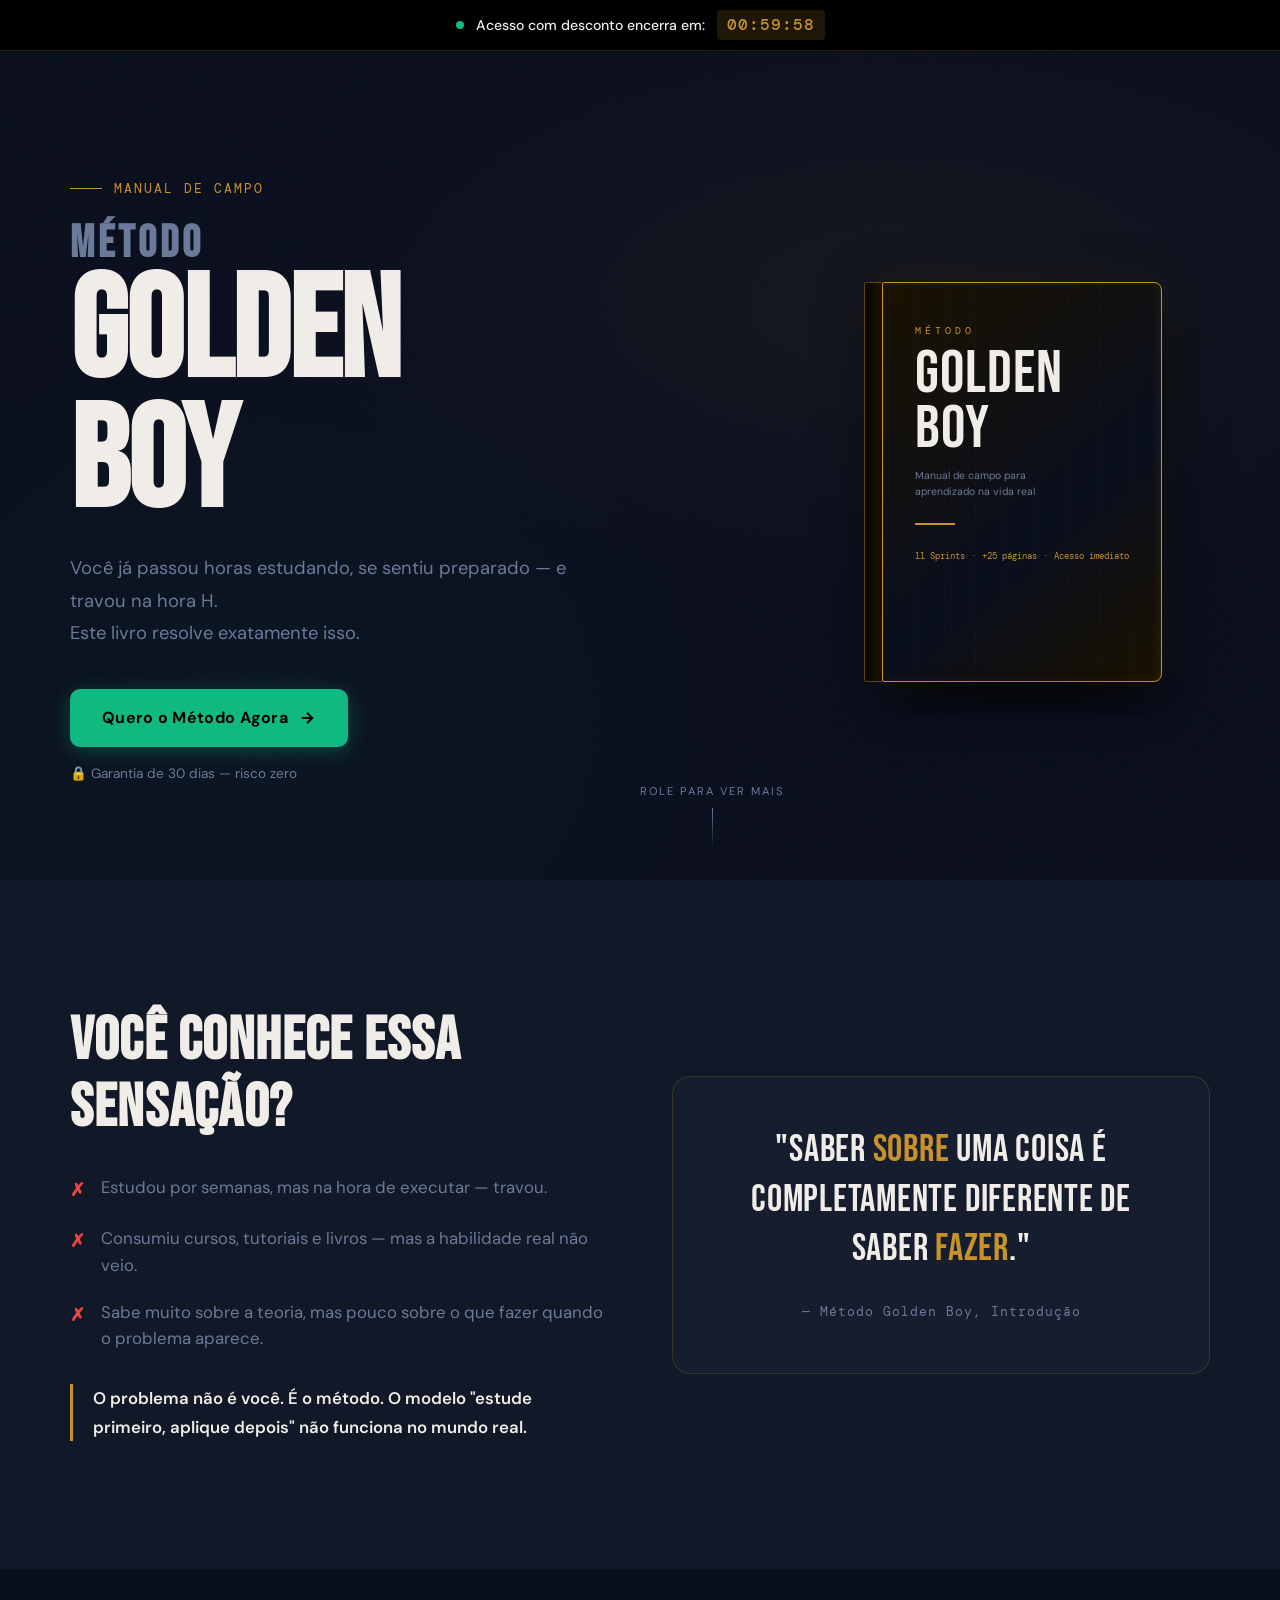
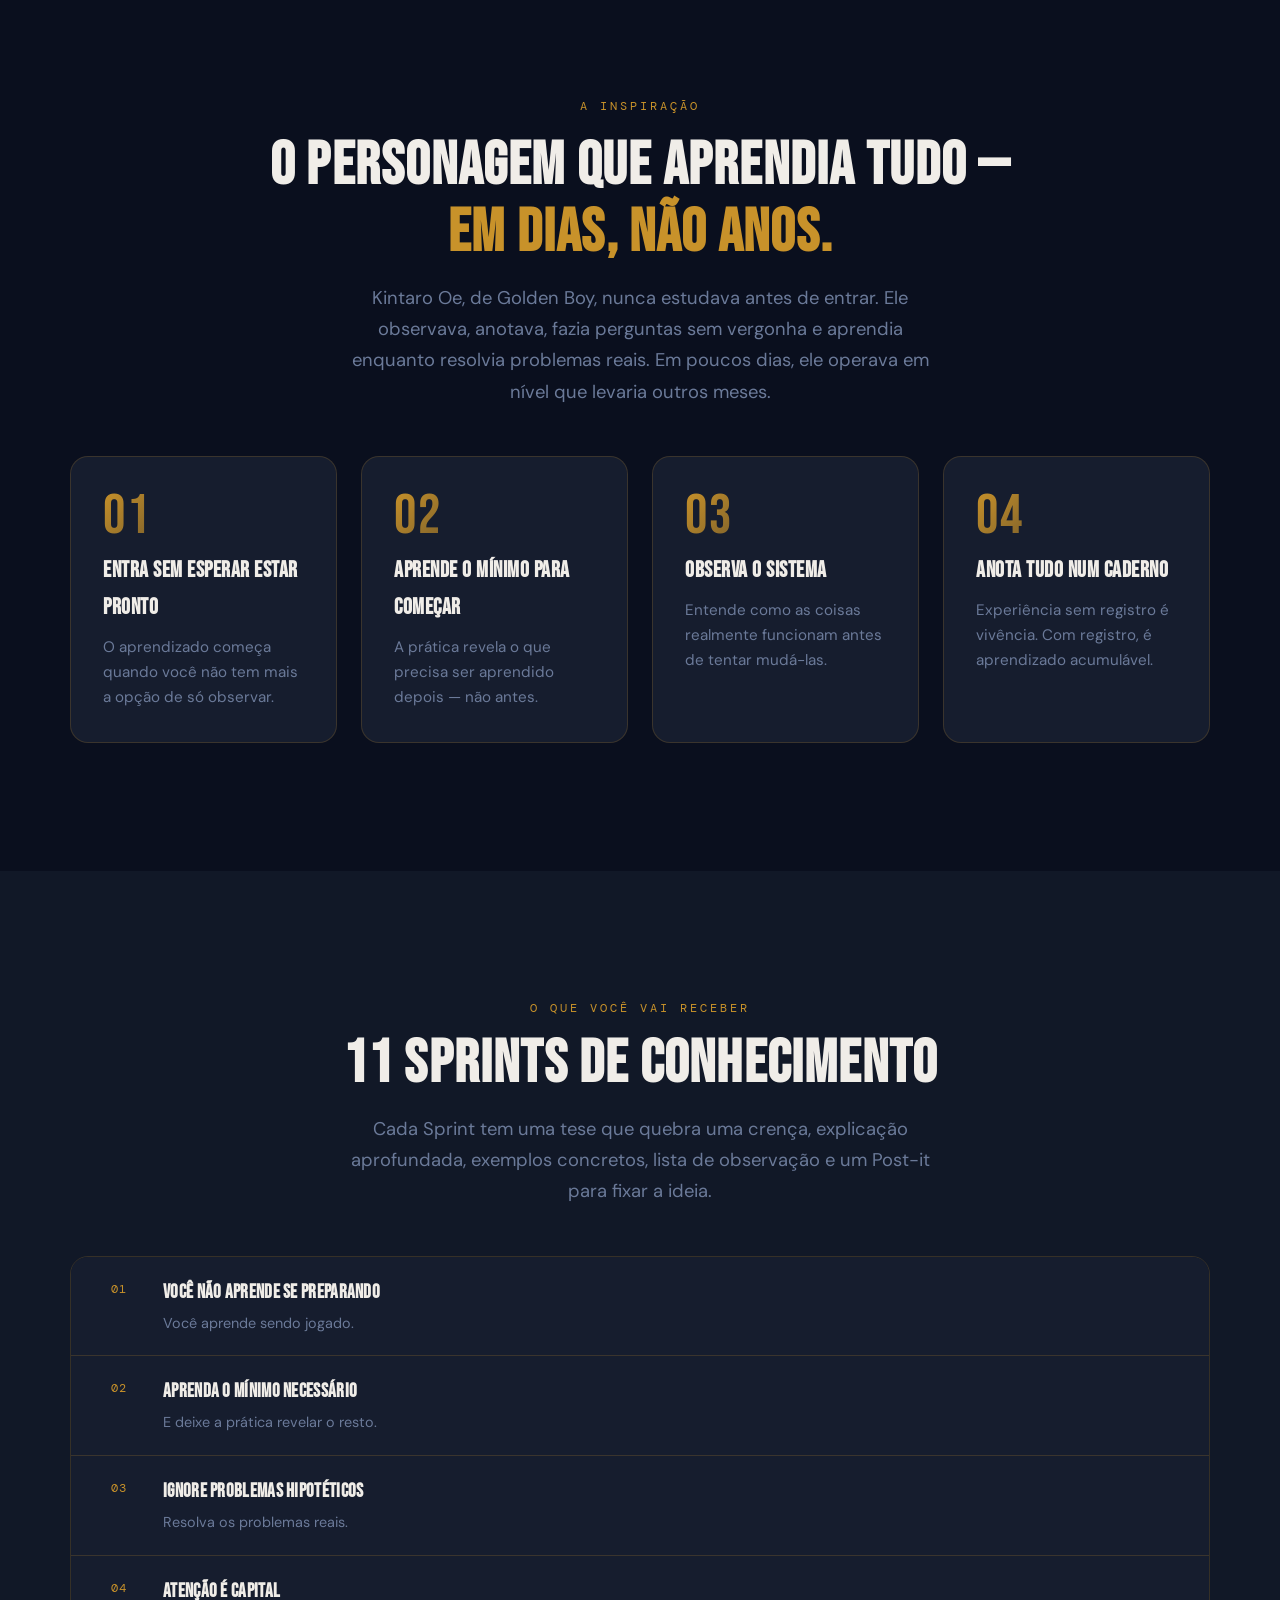
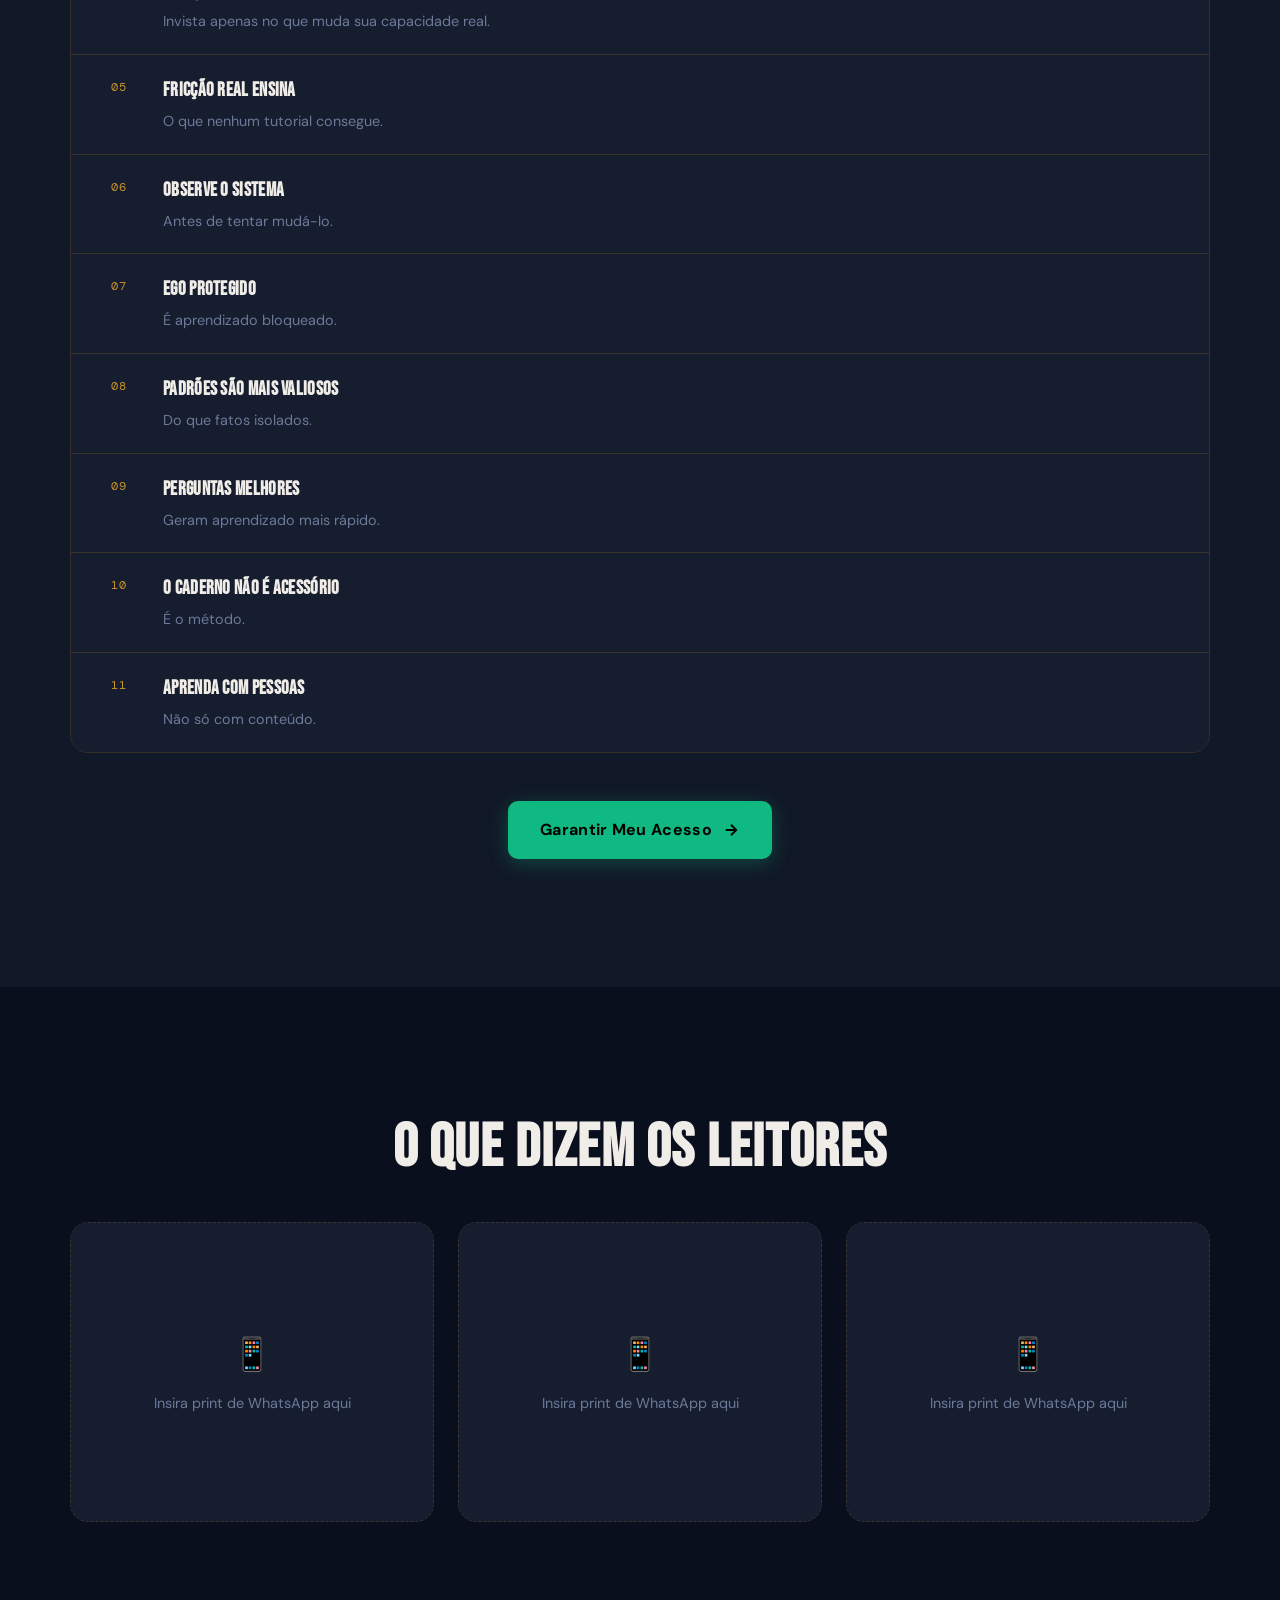
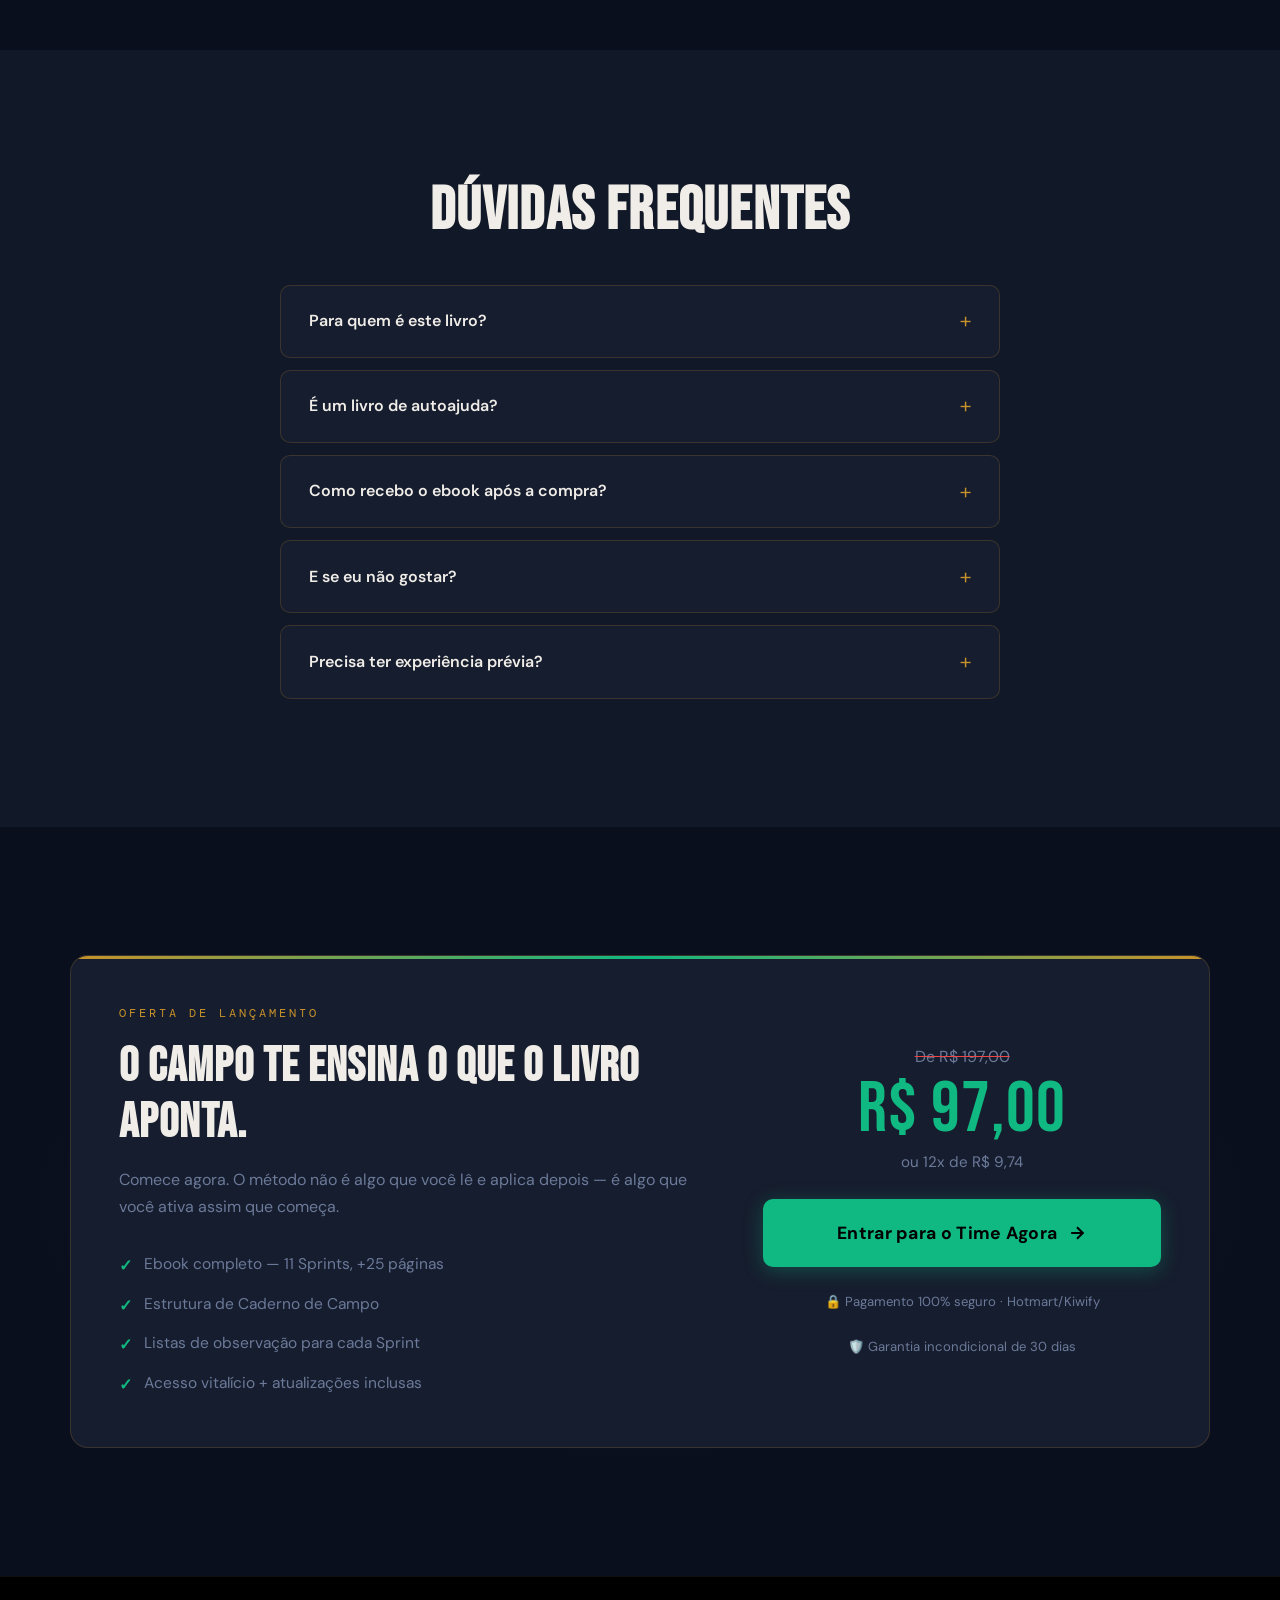
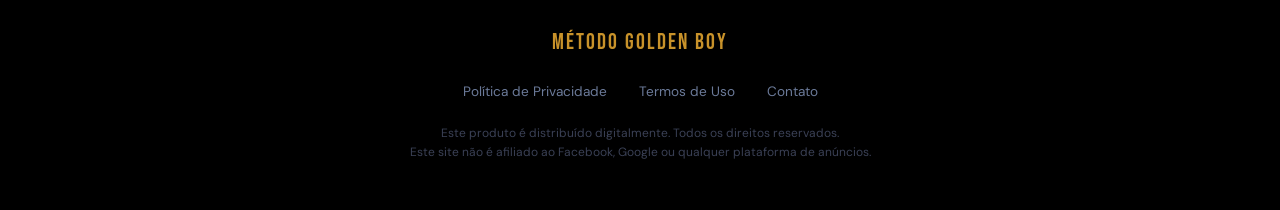
==== ProjetoEbook/GoldenBoy/index.html @ 9d88eeb9 "NovoSiteFeitoNoClaude" ====
<!DOCTYPE html>
<html lang="pt-BR">
<head>
    <meta charset="UTF-8">
    <meta name="viewport" content="width=device-width, initial-scale=1.0">
    <meta name="description" content="Método Golden Boy: aprenda qualquer habilidade em semanas, não anos. O manual de campo para quem aprende fazendo.">
    <title>Método Golden Boy | Aprenda Qualquer Coisa, Rápido</title>

    <meta property="og:title" content="Método Golden Boy | Aprenda Qualquer Coisa, Rápido">
    <meta property="og:description" content="Chega de estudar sem sair do lugar. O método que transforma ação em aprendizado real.">
    <meta property="og:image" content="og-image.jpg">
    <meta property="og:type" content="website">

    <link rel="preconnect" href="https://fonts.googleapis.com">
    <link rel="preconnect" href="https://fonts.gstatic.com" crossorigin>
    <link href="https://fonts.googleapis.com/css2?family=Bebas+Neue&family=DM+Sans:ital,wght@0,300;0,400;0,500;0,700;1,300&family=DM+Mono:wght@400;500&display=swap" rel="stylesheet">

    <link rel="stylesheet" href="style.css">

    <script type="application/ld+json">
    {
      "@context": "https://schema.org",
      "@type": "Product",
      "name": "Método Golden Boy",
      "description": "Manual de campo para aprendizado acelerado na vida real",
      "offers": {
        "@type": "Offer",
        "price": "97.00",
        "priceCurrency": "BRL"
      }
    }
    </script>
</head>
<body>

    <!-- URGENCY BANNER -->
    <div id="urgency-banner" class="urgency-banner" aria-live="assertive">
        <span class="banner-dot"></span>
        <span id="timer-message">Acesso com desconto encerra em:</span>
        <span id="timer-display" aria-label="Tempo restante">01:00:00</span>
    </div>

    <!-- HERO -->
    <header class="hero">
        <div class="hero-noise"></div>
        <div class="container hero-grid">
            <div class="hero-text" data-animate>
                <div class="hero-eyebrow">
                    <span class="eyebrow-line"></span>
                    Manual de campo
                </div>
                <h1 class="hero-title">
                    <span class="title-small">Método</span>
                    <span class="title-big">Golden<br>Boy</span>
                </h1>
                <p class="hero-desc">
                    Você já passou horas estudando, se sentiu preparado — e travou na hora H.<br>
                    Este livro resolve exatamente isso.
                </p>
                <a href="LINK_CHECKOUT_AQUI" class="btn btn-primary" id="cta-hero">
                    <span>Quero o Método Agora</span>
                    <svg width="18" height="18" viewBox="0 0 24 24" fill="none" stroke="currentColor" stroke-width="2.5"><path d="M5 12h14M12 5l7 7-7 7"/></svg>
                </a>
                <p class="hero-guarantee">🔒 Garantia de 30 dias — risco zero</p>
            </div>

            <div class="hero-book" data-animate-delay>
                <div class="book-mockup">
                    <div class="book-cover">
                        <div class="book-cover-inner">
                            <span class="book-label">MÉTODO</span>
                            <span class="book-title-big">GOLDEN<br>BOY</span>
                            <span class="book-subtitle">Manual de campo para<br>aprendizado na vida real</span>
                            <div class="book-deco-line"></div>
                            <div class="book-sprints-preview">
                                <span>11 Sprints</span>
                                <span>·</span>
                                <span>+25 páginas</span>
                                <span>·</span>
                                <span>Acesso imediato</span>
                            </div>
                        </div>
                    </div>
                    <div class="book-spine"></div>
                    <div class="book-shadow"></div>
                </div>
            </div>
        </div>

        <div class="hero-scroll-hint">
            <span>Role para ver mais</span>
            <div class="scroll-line"></div>
        </div>
    </header>

    <main>

        <!-- PROBLEMA -->
        <section class="section section-problem">
            <div class="container">
                <div class="problem-grid">
                    <div class="problem-text" data-animate>
                        <h2 class="section-title">Você conhece essa sensação?</h2>
                        <div class="problem-list">
                            <div class="problem-item">
                                <span class="problem-icon">✗</span>
                                <p>Estudou por semanas, mas na hora de executar — travou.</p>
                            </div>
                            <div class="problem-item">
                                <span class="problem-icon">✗</span>
                                <p>Consumiu cursos, tutoriais e livros — mas a habilidade real não veio.</p>
                            </div>
                            <div class="problem-item">
                                <span class="problem-icon">✗</span>
                                <p>Sabe muito sobre a teoria, mas pouco sobre o que fazer quando o problema aparece.</p>
                            </div>
                        </div>
                        <p class="problem-conclusion">
                            O problema não é você. É o método. O modelo "estude primeiro, aplique depois" não funciona no mundo real.
                        </p>
                    </div>
                    <div class="problem-quote" data-animate-delay>
                        <blockquote>
                            "Saber <em>sobre</em> uma coisa é completamente diferente de saber <em>fazer</em>."
                        </blockquote>
                        <cite>— Método Golden Boy, Introdução</cite>
                    </div>
                </div>
            </div>
        </section>

        <!-- SOLUÇÃO / O QUE É -->
        <section class="section section-solution">
            <div class="container">
                <div class="solution-eyebrow" data-animate>A inspiração</div>
                <h2 class="section-title text-center" data-animate>
                    O personagem que aprendia tudo —<br>
                    <span class="highlight">em dias, não anos.</span>
                </h2>
                <p class="section-subtitle text-center" data-animate>
                    Kintaro Oe, de Golden Boy, nunca estudava antes de entrar. Ele observava, anotava, fazia perguntas sem vergonha e aprendia enquanto resolvia problemas reais. Em poucos dias, ele operava em nível que levaria outros meses.
                </p>
                <div class="solution-grid" data-animate>
                    <div class="solution-card">
                        <div class="solution-number">01</div>
                        <h3>Entra sem esperar estar pronto</h3>
                        <p>O aprendizado começa quando você não tem mais a opção de só observar.</p>
                    </div>
                    <div class="solution-card">
                        <div class="solution-number">02</div>
                        <h3>Aprende o mínimo para começar</h3>
                        <p>A prática revela o que precisa ser aprendido depois — não antes.</p>
                    </div>
                    <div class="solution-card">
                        <div class="solution-number">03</div>
                        <h3>Observa o sistema</h3>
                        <p>Entende como as coisas realmente funcionam antes de tentar mudá-las.</p>
                    </div>
                    <div class="solution-card">
                        <div class="solution-number">04</div>
                        <h3>Anota tudo num caderno</h3>
                        <p>Experiência sem registro é vivência. Com registro, é aprendizado acumulável.</p>
                    </div>
                </div>
            </div>
        </section>

        <!-- SPRINTS / CONTEÚDO -->
        <section class="section section-sprints">
            <div class="container">
                <div class="sprints-header" data-animate>
                    <div class="sprints-eyebrow">O que você vai receber</div>
                    <h2 class="section-title">11 Sprints de Conhecimento</h2>
                    <p class="section-subtitle">Cada Sprint tem uma tese que quebra uma crença, explicação aprofundada, exemplos concretos, lista de observação e um Post-it para fixar a ideia.</p>
                </div>

                <div class="sprints-grid" data-animate>
                    <div class="sprint-item">
                        <span class="sprint-num">01</span>
                        <div class="sprint-content">
                            <h4>Você não aprende se preparando</h4>
                            <p>Você aprende sendo jogado.</p>
                        </div>
                    </div>
                    <div class="sprint-item">
                        <span class="sprint-num">02</span>
                        <div class="sprint-content">
                            <h4>Aprenda o mínimo necessário</h4>
                            <p>E deixe a prática revelar o resto.</p>
                        </div>
                    </div>
                    <div class="sprint-item">
                        <span class="sprint-num">03</span>
                        <div class="sprint-content">
                            <h4>Ignore problemas hipotéticos</h4>
                            <p>Resolva os problemas reais.</p>
                        </div>
                    </div>
                    <div class="sprint-item">
                        <span class="sprint-num">04</span>
                        <div class="sprint-content">
                            <h4>Atenção é capital</h4>
                            <p>Invista apenas no que muda sua capacidade real.</p>
                        </div>
                    </div>
                    <div class="sprint-item">
                        <span class="sprint-num">05</span>
                        <div class="sprint-content">
                            <h4>Fricção real ensina</h4>
                            <p>O que nenhum tutorial consegue.</p>
                        </div>
                    </div>
                    <div class="sprint-item">
                        <span class="sprint-num">06</span>
                        <div class="sprint-content">
                            <h4>Observe o sistema</h4>
                            <p>Antes de tentar mudá-lo.</p>
                        </div>
                    </div>
                    <div class="sprint-item">
                        <span class="sprint-num">07</span>
                        <div class="sprint-content">
                            <h4>Ego protegido</h4>
                            <p>É aprendizado bloqueado.</p>
                        </div>
                    </div>
                    <div class="sprint-item">
                        <span class="sprint-num">08</span>
                        <div class="sprint-content">
                            <h4>Padrões são mais valiosos</h4>
                            <p>Do que fatos isolados.</p>
                        </div>
                    </div>
                    <div class="sprint-item">
                        <span class="sprint-num">09</span>
                        <div class="sprint-content">
                            <h4>Perguntas melhores</h4>
                            <p>Geram aprendizado mais rápido.</p>
                        </div>
                    </div>
                    <div class="sprint-item">
                        <span class="sprint-num">10</span>
                        <div class="sprint-content">
                            <h4>O caderno não é acessório</h4>
                            <p>É o método.</p>
                        </div>
                    </div>
                    <div class="sprint-item">
                        <span class="sprint-num">11</span>
                        <div class="sprint-content">
                            <h4>Aprenda com pessoas</h4>
                            <p>Não só com conteúdo.</p>
                        </div>
                    </div>
                </div>

                <div class="sprints-cta" data-animate>
                    <a href="LINK_CHECKOUT_AQUI" class="btn btn-primary" id="cta-middle">
                        <span>Garantir Meu Acesso</span>
                        <svg width="18" height="18" viewBox="0 0 24 24" fill="none" stroke="currentColor" stroke-width="2.5"><path d="M5 12h14M12 5l7 7-7 7"/></svg>
                    </a>
                </div>
            </div>
        </section>

        <!-- PROVA SOCIAL -->
        <section class="section section-proof">
            <div class="container">
                <h2 class="section-title text-center" data-animate>O que dizem os leitores</h2>
                <div class="testimonials-grid" data-animate>
                    <div class="testimonial-card">
                        <div class="testimonial-placeholder">
                            <span>📱</span>
                            <p>Insira print de WhatsApp aqui</p>
                        </div>
                    </div>
                    <div class="testimonial-card">
                        <div class="testimonial-placeholder">
                            <span>📱</span>
                            <p>Insira print de WhatsApp aqui</p>
                        </div>
                    </div>
                    <div class="testimonial-card">
                        <div class="testimonial-placeholder">
                            <span>📱</span>
                            <p>Insira print de WhatsApp aqui</p>
                        </div>
                    </div>
                </div>
            </div>
        </section>

        <!-- FAQ -->
        <section class="section section-faq">
            <div class="container faq-container">
                <h2 class="section-title text-center" data-animate>Dúvidas frequentes</h2>
                <div class="faq-list" data-animate>
                    <details class="faq-item">
                        <summary>Para quem é este livro?</summary>
                        <div class="faq-answer">
                            <p>Para qualquer pessoa que sente que estuda mas não evolui na prática. Seja você aprendendo uma habilidade profissional, técnica ou pessoal — se o gap entre teoria e execução te frustra, este livro foi escrito para você.</p>
                        </div>
                    </details>
                    <details class="faq-item">
                        <summary>É um livro de autoajuda?</summary>
                        <div class="faq-answer">
                            <p>Não. É deliberadamente o oposto. Sem frases motivacionais vazias, sem promessas irreais. É um manual de campo — denso, direto e orientado a ação concreta.</p>
                        </div>
                    </details>
                    <details class="faq-item">
                        <summary>Como recebo o ebook após a compra?</summary>
                        <div class="faq-answer">
                            <p>Acesso imediato após confirmação do pagamento. Você recebe o link de download direto no e-mail e na plataforma de entrega.</p>
                        </div>
                    </details>
                    <details class="faq-item">
                        <summary>E se eu não gostar?</summary>
                        <div class="faq-answer">
                            <p>Garantia incondicional de 30 dias. Se por qualquer motivo você não ficar satisfeito, basta pedir o reembolso. Sem perguntas, sem burocracia.</p>
                        </div>
                    </details>
                    <details class="faq-item">
                        <summary>Precisa ter experiência prévia?</summary>
                        <div class="faq-answer">
                            <p>Nenhuma. O método funciona justamente porque parte do zero — a ideia central é que você aprende enquanto faz, não antes. Quanto mais iniciante, mais impacto você vai sentir.</p>
                        </div>
                    </details>
                </div>
            </div>
        </section>

        <!-- OFERTA FINAL -->
        <section class="section section-offer" id="checkout">
            <div class="container">
                <div class="offer-box" data-animate>
                    <div class="offer-left">
                        <div class="offer-eyebrow">Oferta de lançamento</div>
                        <h2 class="offer-title">O campo te ensina o que o livro aponta.</h2>
                        <p class="offer-desc">Comece agora. O método não é algo que você lê e aplica depois — é algo que você ativa assim que começa.</p>

                        <ul class="offer-includes">
                            <li>
                                <span class="check">✓</span>
                                Ebook completo — 11 Sprints, +25 páginas
                            </li>
                            <li>
                                <span class="check">✓</span>
                                Estrutura de Caderno de Campo
                            </li>
                            <li>
                                <span class="check">✓</span>
                                Listas de observação para cada Sprint
                            </li>
                            <li>
                                <span class="check">✓</span>
                                Acesso vitalício + atualizações inclusas
                            </li>
                        </ul>
                    </div>

                    <div class="offer-right">
                        <div class="price-block">
                            <span class="price-old">De R$ 197,00</span>
                            <span class="price-new">R$ 97,00</span>
                            <span class="price-installments">ou 12x de R$ 9,74</span>
                        </div>
                        <a href="LINK_CHECKOUT_AQUI" class="btn btn-primary btn-large" id="cta-final">
                            <span>Entrar para o Time Agora</span>
                            <svg width="20" height="20" viewBox="0 0 24 24" fill="none" stroke="currentColor" stroke-width="2.5"><path d="M5 12h14M12 5l7 7-7 7"/></svg>
                        </a>
                        <p class="secure-badge">🔒 Pagamento 100% seguro · Hotmart/Kiwify</p>
                        <p class="guarantee-badge">🛡️ Garantia incondicional de 30 dias</p>
                    </div>
                </div>
            </div>
        </section>

    </main>

    <!-- FOOTER -->
    <footer class="footer">
        <div class="container footer-inner">
            <p class="footer-brand">Método Golden Boy</p>
            <nav class="footer-links" aria-label="Links legais">
                <a href="politica-privacidade.html">Política de Privacidade</a>
                <a href="termos-de-uso.html">Termos de Uso</a>
                <a href="mailto:contato@seudominio.com">Contato</a>
            </nav>
            <p class="footer-legal">
                Este produto é distribuído digitalmente. Todos os direitos reservados.<br>
                Este site não é afiliado ao Facebook, Google ou qualquer plataforma de anúncios.
            </p>
        </div>
    </footer>

    <script src="script.js" defer></script>
</body>
</html>
---- ProjetoEbook/GoldenBoy/style.css ----
/* =============================================
   MÉTODO GOLDEN BOY — CSS COMPLETO
   Dark Premium · Bebas Neue + DM Sans
   ============================================= */

:root {
    /* Cores */
    --bg:        #0A0F1E;
    --bg-alt:    #111827;
    --bg-card:   #161D2E;
    --gold:      #C8922A;
    --gold-lt:   #E8B84B;
    --gold-dim:  rgba(200,146,42,0.15);
    --green:     #10B981;
    --green-dk:  #059669;
    --red:       #EF4444;
    --white:     #F0EDE8;
    --muted:     #6B7A99;
    --border:    rgba(200,146,42,0.2);

    /* Tipografia */
    --font-display: 'Bebas Neue', sans-serif;
    --font-body:    'DM Sans', sans-serif;
    --font-mono:    'DM Mono', monospace;

    /* Layout */
    --container: 1140px;
    --radius:    10px;
    --radius-lg: 18px;
}

*, *::before, *::after { box-sizing: border-box; margin: 0; padding: 0; }
html { scroll-behavior: smooth; -webkit-text-size-adjust: 100%; }

body {
    font-family: var(--font-body);
    background-color: var(--bg);
    color: var(--white);
    line-height: 1.65;
    padding-top: 52px;
    overflow-x: hidden;
}

/* =============================================
   UTILITÁRIOS
   ============================================= */
.container {
    width: 90%;
    max-width: var(--container);
    margin: 0 auto;
}

.text-center { text-align: center; }

.section {
    padding: 6rem 0;
}

.section-title {
    font-family: var(--font-display);
    font-size: clamp(2.4rem, 5vw, 3.8rem);
    letter-spacing: 0.02em;
    line-height: 1.1;
    color: var(--white);
    margin-bottom: 1rem;
}

.section-subtitle {
    font-size: clamp(1rem, 2vw, 1.15rem);
    color: var(--muted);
    max-width: 600px;
    margin: 0 auto 3rem;
    line-height: 1.7;
}

.highlight {
    color: var(--gold);
}

.btn {
    display: inline-flex;
    align-items: center;
    gap: 10px;
    padding: 1rem 2rem;
    font-family: var(--font-body);
    font-weight: 700;
    font-size: 1rem;
    text-decoration: none;
    border-radius: var(--radius);
    border: none;
    cursor: pointer;
    transition: all 0.25s ease;
    letter-spacing: 0.3px;
}

.btn-primary {
    background: var(--green);
    color: #000;
    box-shadow: 0 4px 20px rgba(16,185,129,0.3);
}

.btn-primary:hover {
    background: var(--green-dk);
    color: #fff;
    transform: translateY(-2px);
    box-shadow: 0 8px 30px rgba(16,185,129,0.4);
}

.btn-primary:active {
    transform: translateY(0);
}

.btn-large {
    padding: 1.2rem 2.5rem;
    font-size: 1.1rem;
    width: 100%;
    justify-content: center;
}

/* =============================================
   URGENCY BANNER
   ============================================= */
.urgency-banner {
    position: fixed;
    top: 0; left: 0; width: 100%;
    background: #000;
    color: var(--white);
    display: flex;
    align-items: center;
    justify-content: center;
    gap: 12px;
    padding: 10px 20px;
    font-size: 0.88rem;
    font-weight: 500;
    z-index: 1000;
    border-bottom: 1px solid var(--border);
    transition: background 0.4s, border-color 0.4s;
}

.banner-dot {
    width: 8px; height: 8px;
    background: var(--green);
    border-radius: 50%;
    animation: blink 1.5s infinite;
    flex-shrink: 0;
}

@keyframes blink {
    0%, 100% { opacity: 1; }
    50% { opacity: 0.2; }
}

#timer-display {
    font-family: var(--font-mono);
    font-size: 1rem;
    color: var(--gold);
    background: var(--gold-dim);
    padding: 2px 10px;
    border-radius: 4px;
    letter-spacing: 1px;
}

.urgency-banner.expired {
    background: var(--red);
    border-color: transparent;
    animation: shake 0.5s both;
}

.urgency-banner.expired #timer-display {
    color: #fff;
    background: rgba(255,255,255,0.2);
}

.urgency-banner.expired .banner-dot {
    background: #fff;
}

@keyframes shake {
    10%, 90% { transform: translate3d(-2px, 0, 0); }
    20%, 80% { transform: translate3d(3px, 0, 0); }
    30%, 50%, 70% { transform: translate3d(-4px, 0, 0); }
    40%, 60% { transform: translate3d(4px, 0, 0); }
}

/* =============================================
   HERO
   ============================================= */
.hero {
    min-height: 92vh;
    display: flex;
    flex-direction: column;
    justify-content: center;
    background:
        radial-gradient(ellipse 80% 60% at 70% 30%, rgba(200,146,42,0.06) 0%, transparent 60%),
        radial-gradient(ellipse 60% 80% at 20% 80%, rgba(16,185,129,0.04) 0%, transparent 60%),
        var(--bg);
    padding: 5rem 0 3rem;
    position: relative;
    overflow: hidden;
}

.hero-noise {
    position: absolute;
    inset: 0;
    background-image: url("data:image/svg+xml,%3Csvg viewBox='0 0 512 512' xmlns='http://www.w3.org/2000/svg'%3E%3Cfilter id='noise'%3E%3CfeTurbulence type='fractalNoise' baseFrequency='0.9' numOctaves='4' stitchTiles='stitch'/%3E%3C/filter%3E%3Crect width='100%25' height='100%25' filter='url(%23noise)' opacity='0.03'/%3E%3C/svg%3E");
    pointer-events: none;
    opacity: 0.4;
}

.hero-grid {
    display: grid;
    grid-template-columns: 1fr;
    gap: 4rem;
    align-items: center;
}

.hero-eyebrow {
    display: flex;
    align-items: center;
    gap: 12px;
    font-family: var(--font-mono);
    font-size: 0.8rem;
    color: var(--gold);
    letter-spacing: 2px;
    text-transform: uppercase;
    margin-bottom: 1.5rem;
}

.eyebrow-line {
    display: block;
    width: 32px;
    height: 1px;
    background: var(--gold);
}

.hero-title {
    font-family: var(--font-display);
    line-height: 0.95;
    margin-bottom: 1.5rem;
}

.title-small {
    display: block;
    font-size: clamp(1.8rem, 4vw, 2.8rem);
    color: var(--muted);
    letter-spacing: 4px;
    margin-bottom: 0.2rem;
}

.title-big {
    display: block;
    font-size: clamp(5rem, 14vw, 10rem);
    color: var(--white);
    letter-spacing: -1px;
    line-height: 0.9;
}

.hero-desc {
    font-size: clamp(1rem, 2vw, 1.15rem);
    color: var(--muted);
    max-width: 500px;
    margin-bottom: 2.5rem;
    line-height: 1.75;
}

.hero-guarantee {
    margin-top: 1rem;
    font-size: 0.85rem;
    color: var(--muted);
}

/* Mockup do livro */
.hero-book {
    display: flex;
    justify-content: center;
    align-items: center;
    perspective: 800px;
}

.book-mockup {
    position: relative;
    width: 240px;
    animation: float 4s ease-in-out infinite;
}

@keyframes float {
    0%, 100% { transform: translateY(0) rotateY(-8deg); }
    50% { transform: translateY(-12px) rotateY(-12deg); }
}

.book-cover {
    width: 240px;
    min-height: 340px;
    background: linear-gradient(140deg, #1A1200 0%, #0A0F1E 60%, #1A1200 100%);
    border-radius: 2px 8px 8px 2px;
    border: 1px solid var(--gold);
    box-shadow:
        inset -2px 0 8px rgba(200,146,42,0.1),
        0 20px 60px rgba(0,0,0,0.7),
        0 0 40px rgba(200,146,42,0.1);
    overflow: hidden;
    position: relative;
}

.book-cover::before {
    content: '';
    position: absolute;
    top: 0; left: 0;
    width: 100%; height: 100%;
    background:
        repeating-linear-gradient(
            90deg,
            transparent,
            transparent 30px,
            rgba(200,146,42,0.03) 30px,
            rgba(200,146,42,0.03) 31px
        );
}

.book-cover-inner {
    padding: 2.5rem 2rem;
    height: 100%;
    display: flex;
    flex-direction: column;
    gap: 0.5rem;
    position: relative;
    z-index: 1;
}

.book-label {
    font-family: var(--font-mono);
    font-size: 0.6rem;
    letter-spacing: 4px;
    color: var(--gold);
    text-transform: uppercase;
}

.book-title-big {
    font-family: var(--font-display);
    font-size: 3.2rem;
    line-height: 0.9;
    color: var(--white);
    letter-spacing: 1px;
}

.book-subtitle {
    font-size: 0.65rem;
    color: var(--muted);
    line-height: 1.5;
    margin-top: 0.25rem;
}

.book-deco-line {
    width: 40px;
    height: 2px;
    background: var(--gold);
    margin: 1rem 0;
}

.book-sprints-preview {
    display: flex;
    gap: 6px;
    font-family: var(--font-mono);
    font-size: 0.55rem;
    color: var(--gold);
    flex-wrap: wrap;
    margin-top: auto;
}

.book-spine {
    position: absolute;
    left: -18px; top: 0;
    width: 18px;
    height: 100%;
    background: linear-gradient(90deg, #0A0800, #1A1200);
    border-radius: 2px 0 0 2px;
    border: 1px solid rgba(200,146,42,0.4);
    border-right: none;
}

.book-shadow {
    position: absolute;
    bottom: -20px; left: 10px; right: -10px;
    height: 20px;
    background: radial-gradient(ellipse, rgba(0,0,0,0.6) 0%, transparent 80%);
    filter: blur(8px);
}

/* Scroll hint */
.hero-scroll-hint {
    display: flex;
    flex-direction: column;
    align-items: center;
    gap: 8px;
    position: absolute;
    bottom: 2rem;
    left: 50%;
    transform: translateX(-50%);
    font-size: 0.7rem;
    color: var(--muted);
    letter-spacing: 2px;
    text-transform: uppercase;
    opacity: 0.6;
    animation: fadeInUp 1s 1s both;
}

.scroll-line {
    width: 1px;
    height: 40px;
    background: linear-gradient(to bottom, var(--muted), transparent);
    animation: scrollPulse 2s infinite;
}

@keyframes scrollPulse {
    0% { transform: scaleY(1); opacity: 0.6; }
    50% { transform: scaleY(0.5); opacity: 0.2; }
    100% { transform: scaleY(1); opacity: 0.6; }
}

/* =============================================
   PROBLEMA
   ============================================= */
.section-problem {
    background: var(--bg-alt);
}

.problem-grid {
    display: grid;
    grid-template-columns: 1fr;
    gap: 4rem;
    align-items: center;
}

.problem-list {
    display: flex;
    flex-direction: column;
    gap: 1.25rem;
    margin: 2rem 0;
}

.problem-item {
    display: flex;
    gap: 1rem;
    align-items: flex-start;
}

.problem-icon {
    color: var(--red);
    font-weight: 700;
    font-size: 1.1rem;
    flex-shrink: 0;
    margin-top: 2px;
}

.problem-item p {
    color: var(--muted);
    font-size: 1.05rem;
    line-height: 1.6;
}

.problem-conclusion {
    font-weight: 600;
    color: var(--white);
    font-size: 1.05rem;
    border-left: 3px solid var(--gold);
    padding-left: 1.25rem;
    line-height: 1.7;
}

.problem-quote {
    background: var(--bg-card);
    border: 1px solid var(--border);
    border-radius: var(--radius-lg);
    padding: 3rem;
    text-align: center;
}

.problem-quote blockquote {
    font-family: var(--font-display);
    font-size: clamp(1.6rem, 3.5vw, 2.4rem);
    line-height: 1.3;
    color: var(--white);
    letter-spacing: 0.02em;
    margin-bottom: 1.5rem;
}

.problem-quote blockquote em {
    color: var(--gold);
    font-style: normal;
}

.problem-quote cite {
    font-size: 0.8rem;
    color: var(--muted);
    font-style: normal;
    font-family: var(--font-mono);
    letter-spacing: 1px;
}

/* =============================================
   SOLUÇÃO
   ============================================= */
.section-solution {
    background: var(--bg);
}

.solution-eyebrow {
    font-family: var(--font-mono);
    font-size: 0.75rem;
    letter-spacing: 3px;
    color: var(--gold);
    text-transform: uppercase;
    text-align: center;
    margin-bottom: 1rem;
}

.solution-grid {
    display: grid;
    grid-template-columns: 1fr;
    gap: 1.5rem;
    margin-top: 3rem;
}

.solution-card {
    background: var(--bg-card);
    border: 1px solid var(--border);
    border-radius: var(--radius-lg);
    padding: 2rem;
    transition: border-color 0.3s, transform 0.3s;
    position: relative;
    overflow: hidden;
}

.solution-card::before {
    content: '';
    position: absolute;
    top: 0; left: 0; right: 0;
    height: 2px;
    background: linear-gradient(90deg, var(--gold), transparent);
    transform: scaleX(0);
    transform-origin: left;
    transition: transform 0.4s ease;
}

.solution-card:hover {
    border-color: var(--gold);
    transform: translateY(-3px);
}

.solution-card:hover::before {
    transform: scaleX(1);
}

.solution-number {
    font-family: var(--font-display);
    font-size: 3.5rem;
    color: var(--gold-dim);
    line-height: 1;
    margin-bottom: 0.5rem;
    letter-spacing: 2px;
    /* makes it more of a background accent */
    background: linear-gradient(135deg, var(--gold) 0%, transparent 100%);
    -webkit-background-clip: text;
    -webkit-text-fill-color: transparent;
    background-clip: text;
}

.solution-card h3 {
    font-family: var(--font-display);
    font-size: 1.4rem;
    letter-spacing: 0.5px;
    margin-bottom: 0.5rem;
    color: var(--white);
}

.solution-card p {
    color: var(--muted);
    font-size: 0.95rem;
    line-height: 1.65;
}

/* =============================================
   SPRINTS
   ============================================= */
.section-sprints {
    background: var(--bg-alt);
}

.sprints-header {
    text-align: center;
    margin-bottom: 3rem;
}

.sprints-eyebrow {
    font-family: var(--font-mono);
    font-size: 0.75rem;
    letter-spacing: 3px;
    color: var(--gold);
    text-transform: uppercase;
    margin-bottom: 0.75rem;
}

.sprints-grid {
    display: grid;
    grid-template-columns: 1fr;
    gap: 0;
    border: 1px solid var(--border);
    border-radius: var(--radius-lg);
    overflow: hidden;
}

.sprint-item {
    display: flex;
    gap: 1.5rem;
    align-items: flex-start;
    padding: 1.5rem 2rem;
    border-bottom: 1px solid var(--border);
    background: var(--bg-card);
    transition: background 0.2s;
}

.sprint-item:last-child {
    border-bottom: none;
}

.sprint-item:hover {
    background: rgba(200,146,42,0.05);
}

.sprint-num {
    font-family: var(--font-mono);
    font-size: 0.75rem;
    color: var(--gold);
    min-width: 28px;
    padding-top: 3px;
    letter-spacing: 1px;
}

.sprint-content h4 {
    font-family: var(--font-display);
    font-size: 1.2rem;
    color: var(--white);
    letter-spacing: 0.3px;
    margin-bottom: 0.2rem;
}

.sprint-content p {
    color: var(--muted);
    font-size: 0.9rem;
}

.sprints-cta {
    margin-top: 3rem;
    display: flex;
    justify-content: center;
}

/* =============================================
   PROVA SOCIAL
   ============================================= */
.section-proof {
    background: var(--bg);
}

.testimonials-grid {
    display: grid;
    grid-template-columns: 1fr;
    gap: 1.5rem;
    margin-top: 2.5rem;
}

.testimonial-card {
    border-radius: var(--radius-lg);
    overflow: hidden;
}

.testimonial-placeholder {
    background: var(--bg-card);
    border: 1px dashed var(--border);
    border-radius: var(--radius-lg);
    min-height: 300px;
    display: flex;
    flex-direction: column;
    align-items: center;
    justify-content: center;
    gap: 0.75rem;
    color: var(--muted);
    font-size: 0.9rem;
}

.testimonial-placeholder span {
    font-size: 2rem;
}

/* =============================================
   FAQ
   ============================================= */
.section-faq {
    background: var(--bg-alt);
}

.faq-container {
    max-width: 720px;
}

.faq-list {
    margin-top: 2.5rem;
    display: flex;
    flex-direction: column;
    gap: 0.75rem;
}

.faq-item {
    background: var(--bg-card);
    border: 1px solid var(--border);
    border-radius: var(--radius);
    overflow: hidden;
    transition: border-color 0.3s;
}

.faq-item[open] {
    border-color: var(--gold);
}

summary {
    padding: 1.4rem 1.75rem;
    font-weight: 600;
    font-size: 1rem;
    cursor: pointer;
    list-style: none;
    position: relative;
    color: var(--white);
    transition: color 0.2s;
}

summary::-webkit-details-marker { display: none; }

summary::after {
    content: '+';
    position: absolute;
    right: 1.75rem;
    top: 50%;
    transform: translateY(-50%);
    color: var(--gold);
    font-size: 1.4rem;
    font-weight: 300;
    transition: transform 0.3s;
}

details[open] summary::after {
    transform: translateY(-50%) rotate(45deg);
}

.faq-answer {
    padding: 0 1.75rem 1.4rem;
}

.faq-answer p {
    color: var(--muted);
    line-height: 1.7;
    font-size: 0.97rem;
}

/* =============================================
   OFERTA FINAL
   ============================================= */
.section-offer {
    background: var(--bg);
    position: relative;
    overflow: hidden;
}

.section-offer::before {
    content: '';
    position: absolute;
    inset: 0;
    background: radial-gradient(ellipse 70% 50% at 50% 50%, rgba(200,146,42,0.05) 0%, transparent 70%);
    pointer-events: none;
}

.offer-box {
    background: var(--bg-card);
    border: 1px solid var(--border);
    border-radius: var(--radius-lg);
    padding: 3rem;
    display: grid;
    grid-template-columns: 1fr;
    gap: 3rem;
    position: relative;
    overflow: hidden;
}

.offer-box::before {
    content: '';
    position: absolute;
    top: 0; left: 0; right: 0;
    height: 3px;
    background: linear-gradient(90deg, var(--gold), var(--green), var(--gold));
}

.offer-eyebrow {
    font-family: var(--font-mono);
    font-size: 0.75rem;
    letter-spacing: 3px;
    color: var(--gold);
    text-transform: uppercase;
    margin-bottom: 1rem;
}

.offer-title {
    font-family: var(--font-display);
    font-size: clamp(2rem, 4vw, 3rem);
    color: var(--white);
    line-height: 1.15;
    margin-bottom: 1rem;
    letter-spacing: 0.02em;
}

.offer-desc {
    color: var(--muted);
    font-size: 1rem;
    line-height: 1.7;
    margin-bottom: 2rem;
}

.offer-includes {
    list-style: none;
    display: flex;
    flex-direction: column;
    gap: 0.75rem;
}

.offer-includes li {
    display: flex;
    align-items: flex-start;
    gap: 0.75rem;
    font-size: 0.97rem;
    color: var(--muted);
}

.check {
    color: var(--green);
    font-weight: 700;
    flex-shrink: 0;
    margin-top: 2px;
}

.offer-right {
    display: flex;
    flex-direction: column;
    justify-content: center;
    gap: 1.5rem;
}

.price-block {
    display: flex;
    flex-direction: column;
    gap: 0.25rem;
    text-align: center;
}

.price-old {
    font-size: 1rem;
    color: var(--muted);
    text-decoration: line-through;
    text-decoration-color: var(--red);
}

.price-new {
    font-family: var(--font-display);
    font-size: clamp(3rem, 6vw, 4.5rem);
    color: var(--green);
    letter-spacing: 1px;
    line-height: 1;
}

.price-installments {
    font-size: 0.95rem;
    color: var(--muted);
}

.secure-badge,
.guarantee-badge {
    text-align: center;
    font-size: 0.82rem;
    color: var(--muted);
}

/* =============================================
   FOOTER
   ============================================= */
.footer {
    background: #000;
    border-top: 1px solid rgba(255,255,255,0.06);
    padding: 3rem 0;
}

.footer-inner {
    display: flex;
    flex-direction: column;
    align-items: center;
    gap: 1.25rem;
    text-align: center;
}

.footer-brand {
    font-family: var(--font-display);
    font-size: 1.4rem;
    color: var(--gold);
    letter-spacing: 2px;
}

.footer-links {
    display: flex;
    gap: 2rem;
    flex-wrap: wrap;
    justify-content: center;
}

.footer-links a {
    color: var(--muted);
    text-decoration: none;
    font-size: 0.85rem;
    transition: color 0.2s;
}

.footer-links a:hover {
    color: var(--white);
}

.footer-legal {
    font-size: 0.75rem;
    color: #3A4055;
    max-width: 500px;
    line-height: 1.6;
}

/* =============================================
   ANIMAÇÕES DE ENTRADA
   ============================================= */
[data-animate],
[data-animate-delay] {
    opacity: 0;
    transform: translateY(24px);
    transition: opacity 0.7s ease, transform 0.7s ease;
}

[data-animate-delay] {
    transition-delay: 0.18s;
}

[data-animate].visible,
[data-animate-delay].visible {
    opacity: 1;
    transform: translateY(0);
}

@keyframes fadeInUp {
    from { opacity: 0; transform: translateY(16px); }
    to { opacity: 1; transform: translateY(0); }
}

/* =============================================
   DESKTOP (≥ 768px)
   ============================================= */
@media (min-width: 768px) {
    .section { padding: 8rem 0; }

    .hero { padding: 6rem 0 4rem; }
    .hero-grid { grid-template-columns: 1.3fr 0.7fr; gap: 4rem; }
    .title-big { font-size: clamp(6rem, 12vw, 9rem); }

    .problem-grid { grid-template-columns: 1fr 1fr; }
    .solution-grid { grid-template-columns: repeat(2, 1fr); }
    .sprints-grid { grid-template-columns: repeat(2, 1fr); }
    .testimonials-grid { grid-template-columns: repeat(3, 1fr); }
    .offer-box { grid-template-columns: 1.2fr 0.8fr; }

    .book-mockup { width: 280px; }
    .book-cover { width: 280px; min-height: 400px; }
    .book-title-big { font-size: 3.8rem; }
}

@media (min-width: 1024px) {
    .solution-grid { grid-template-columns: repeat(4, 1fr); }

    .sprints-grid {
        grid-template-columns: 1fr;
    }

    .sprint-item {
        padding: 1.25rem 2.5rem;
    }
}
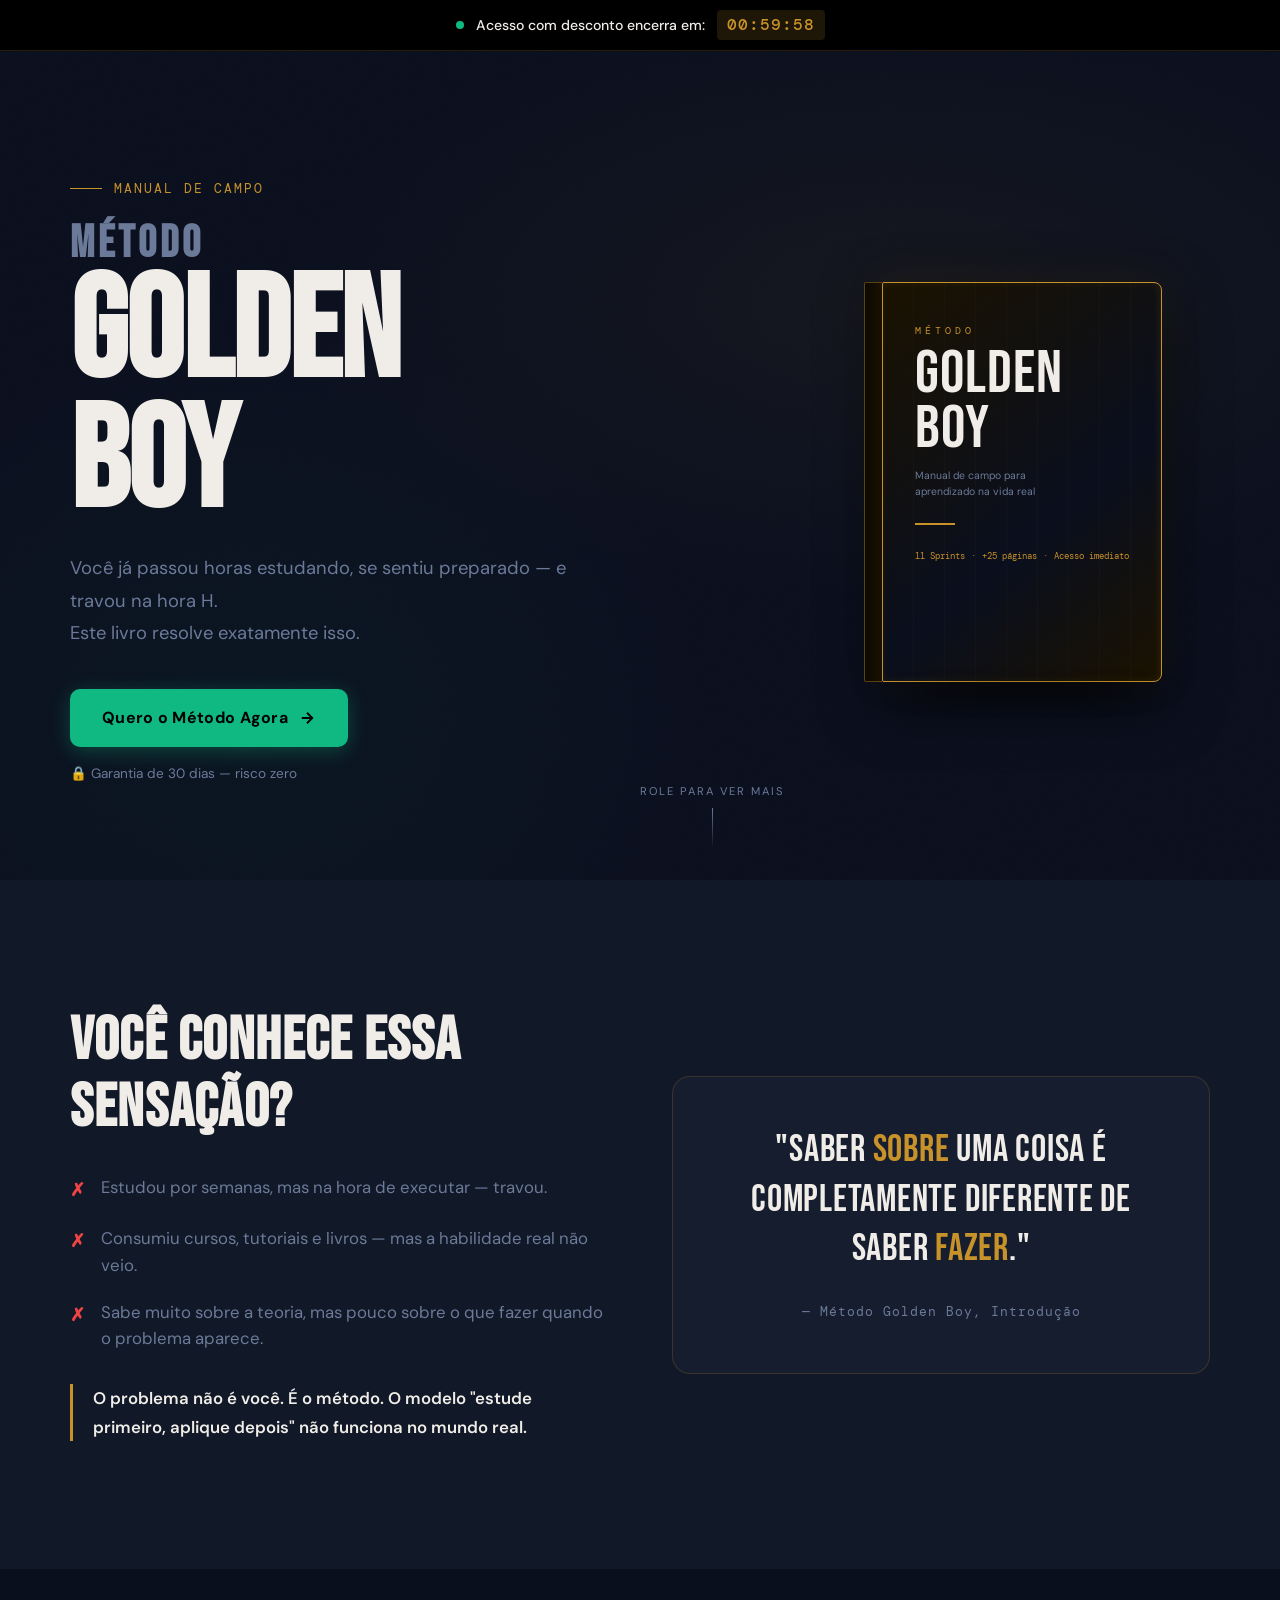
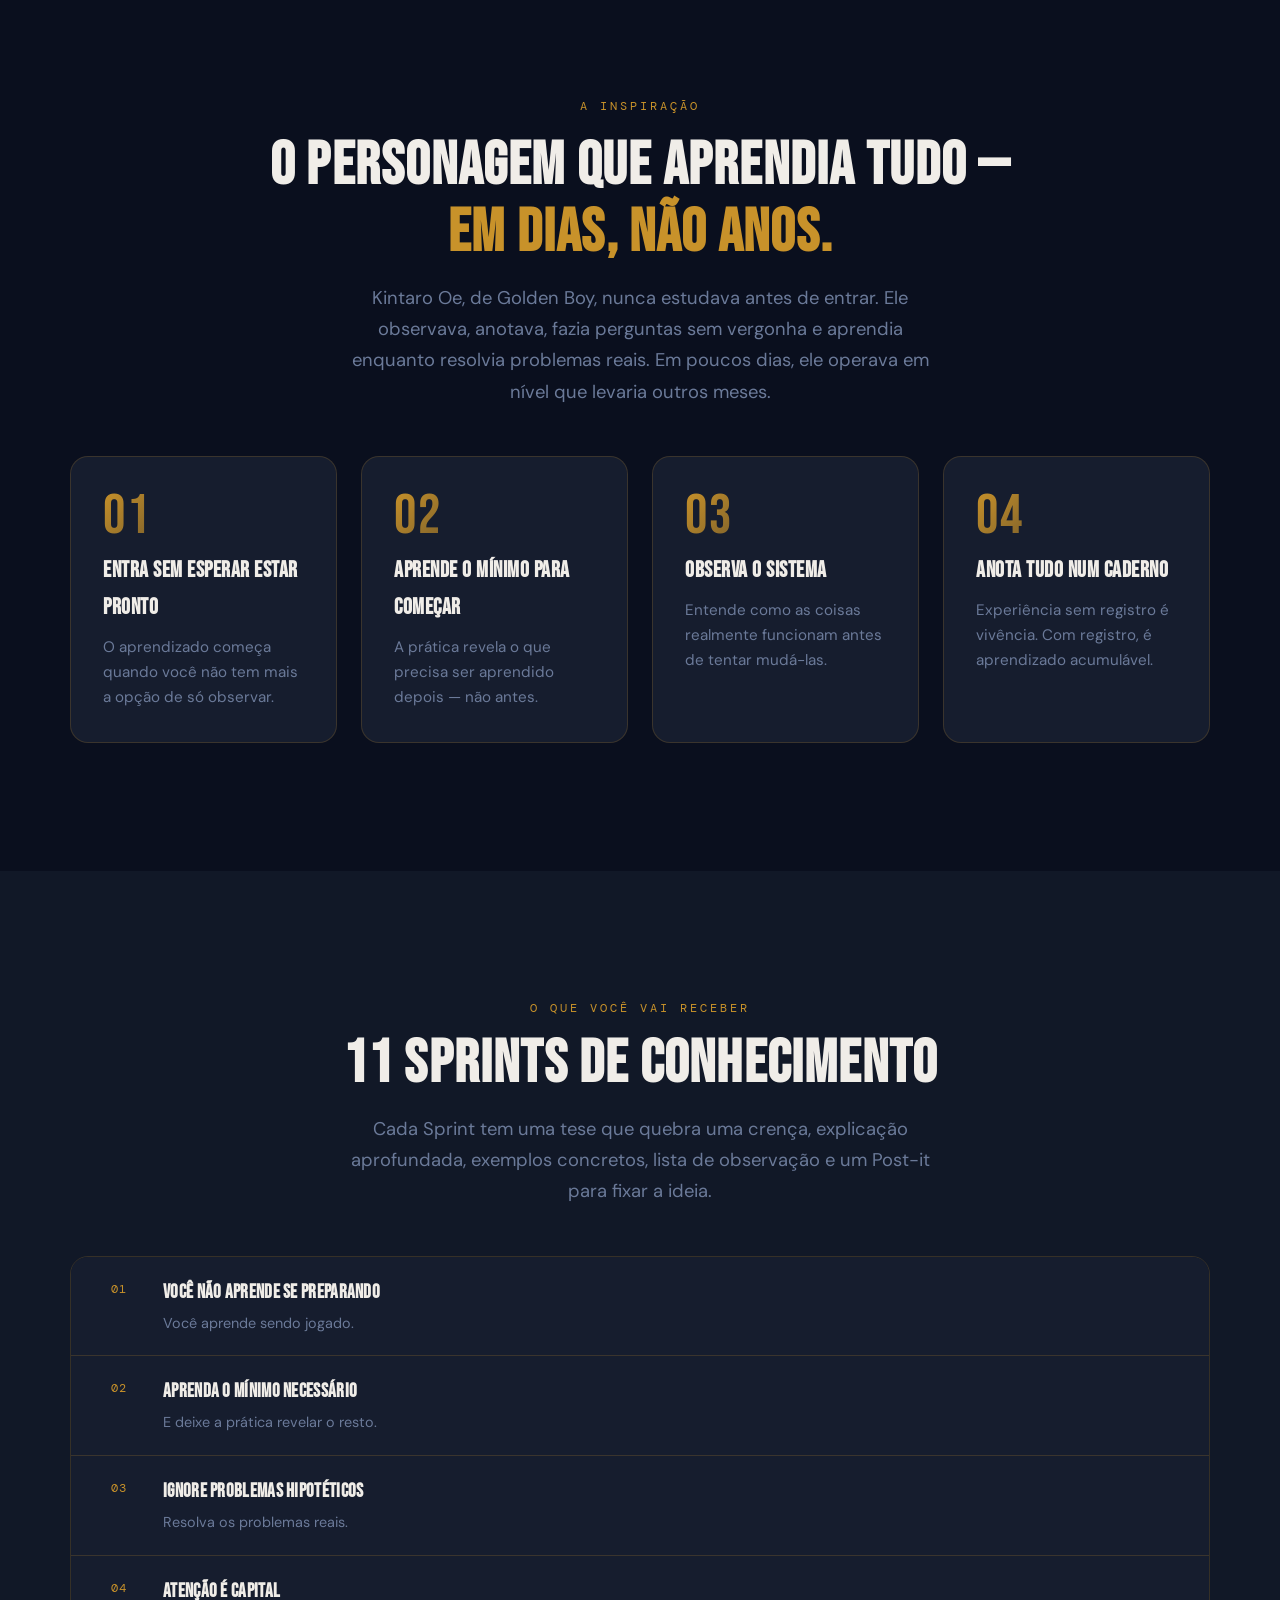
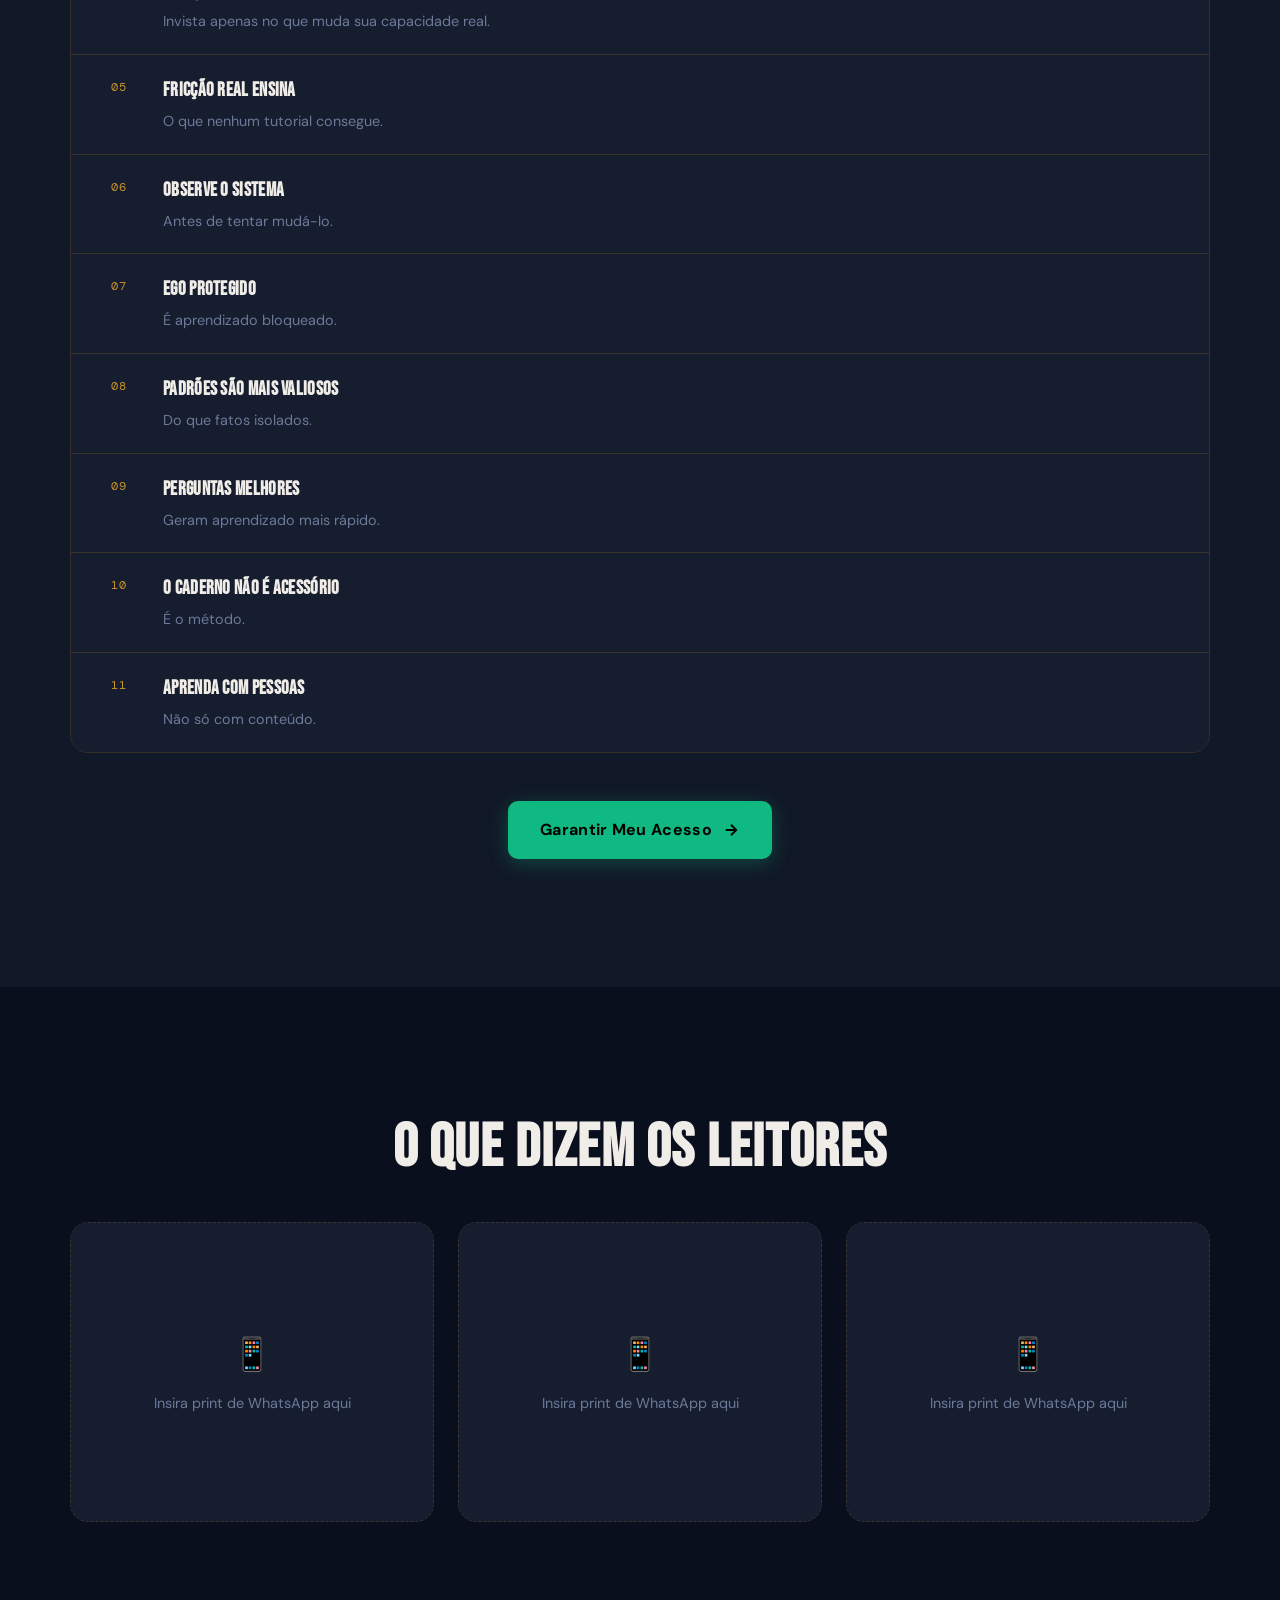
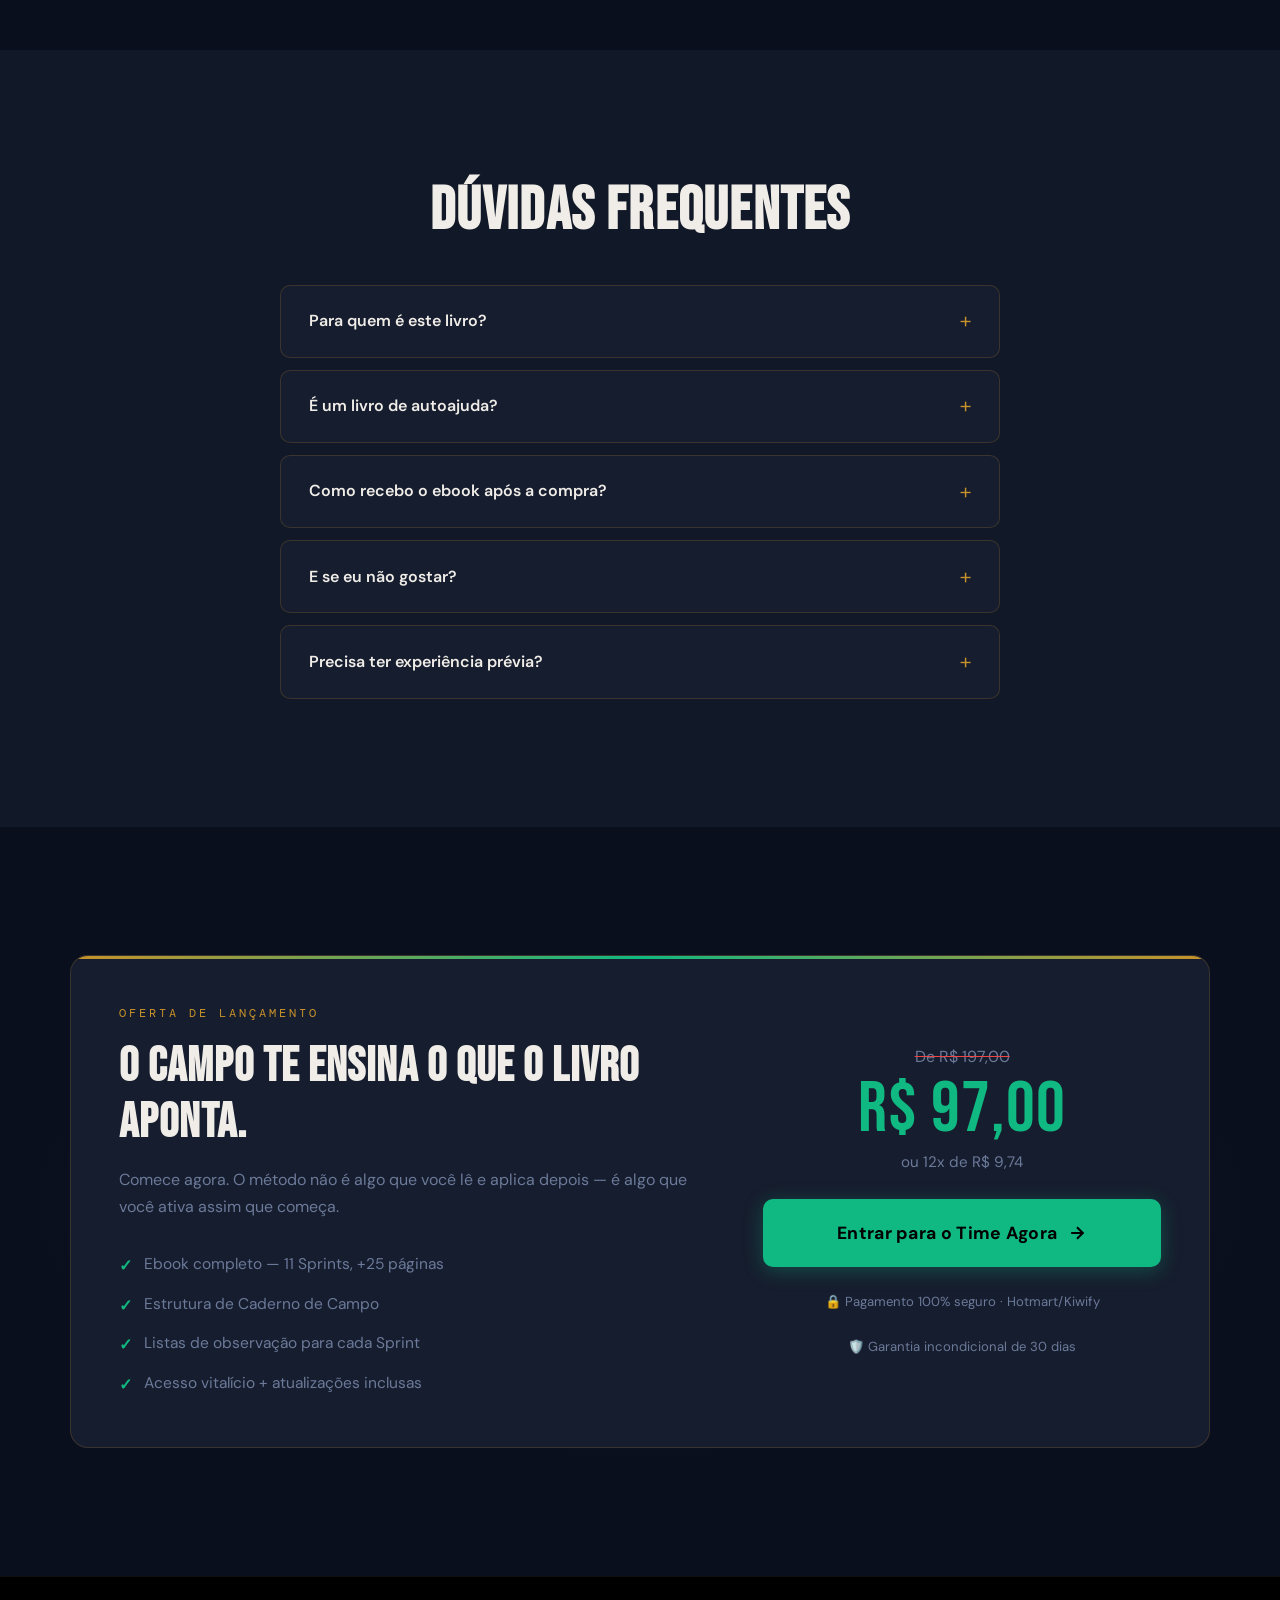
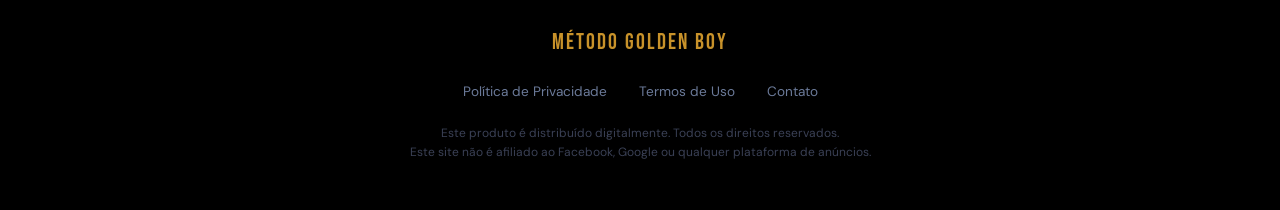
==== commit ce83e9e4: "AjsutandoFonte" ====
--- a/ProjetoEbook/GoldenBoy/index.html
+++ b/ProjetoEbook/GoldenBoy/index.html
@@ -10,10 +10,6 @@
     <meta property="og:description" content="Chega de estudar sem sair do lugar. O método que transforma ação em aprendizado real.">
     <meta property="og:image" content="og-image.jpg">
     <meta property="og:type" content="website">
-
-    <link rel="preconnect" href="https://fonts.googleapis.com">
-    <link rel="preconnect" href="https://fonts.gstatic.com" crossorigin>
-    <link href="https://fonts.googleapis.com/css2?family=Bebas+Neue&family=DM+Sans:ital,wght@0,300;0,400;0,500;0,700;1,300&family=DM+Mono:wght@400;500&display=swap" rel="stylesheet">
 
     <link rel="stylesheet" href="style.css">
 
@@ -395,4 +391,4 @@
 
     <script src="script.js" defer></script>
 </body>
-</html>
+</html>
--- a/ProjetoEbook/GoldenBoy/style.css
+++ b/ProjetoEbook/GoldenBoy/style.css
@@ -2,6 +2,8 @@
    MÉTODO GOLDEN BOY — CSS COMPLETO
    Dark Premium · Bebas Neue + DM Sans
    ============================================= */
+
+@import url('https://fonts.googleapis.com/css2?family=Bebas+Neue&family=DM+Sans:ital,wght@0,300;0,400;0,500;0,700;1,300&family=DM+Mono:wght@400;500&display=swap');
 
 :root {
     /* Cores */
@@ -961,7 +963,114 @@
 }
 
 /* =============================================
-   DESKTOP (≥ 768px)
+   MOBILE FIRST (base — até 767px)
+   ============================================= */
+@media (max-width: 767px) {
+
+    /* Espaçamentos gerais */
+    .section { padding: 3.5rem 0; }
+
+    /* Banner */
+    .urgency-banner {
+        font-size: 0.78rem;
+        padding: 8px 12px;
+        gap: 8px;
+        flex-wrap: wrap;
+        justify-content: center;
+        line-height: 1.4;
+    }
+    #timer-display { font-size: 0.9rem; }
+    body { padding-top: 58px; }
+
+    /* Hero */
+    .hero { padding: 3rem 0 5rem; min-height: auto; }
+    .hero-grid { grid-template-columns: 1fr; gap: 2.5rem; text-align: center; }
+
+    .hero-eyebrow { justify-content: center; font-size: 0.72rem; }
+    .eyebrow-line { display: none; }
+
+    .title-small { font-size: 1.6rem; letter-spacing: 3px; }
+    .title-big   { font-size: 5.5rem; letter-spacing: -1px; }
+
+    .hero-desc {
+        font-size: 1rem;
+        margin-left: auto;
+        margin-right: auto;
+    }
+
+    /* Centraliza o CTA do hero */
+    .hero-text .cta-wrapper,
+    .hero-text > .btn { 
+        display: flex; 
+        justify-content: center; 
+    }
+    .hero-text .btn { width: 100%; justify-content: center; }
+
+    /* Mockup do livro — menor e sem animação pesada */
+    .book-mockup { width: 180px; }
+    .book-cover  { width: 180px; min-height: 260px; }
+    .book-cover-inner { padding: 1.75rem 1.5rem; }
+    .book-title-big { font-size: 2.4rem; }
+    .book-subtitle  { font-size: 0.58rem; }
+    .book-sprints-preview { font-size: 0.5rem; }
+    .book-spine { width: 14px; left: -14px; }
+    @keyframes float {
+        0%, 100% { transform: translateY(0) rotateY(-4deg); }
+        50%       { transform: translateY(-8px) rotateY(-6deg); }
+    }
+
+    /* Scroll hint some no mobile */
+    .hero-scroll-hint { display: none; }
+
+    /* Seção Problema */
+    .problem-grid { grid-template-columns: 1fr; gap: 2.5rem; }
+    .problem-quote { padding: 2rem 1.5rem; }
+    .problem-quote blockquote { font-size: 1.5rem; }
+
+    /* Seção Solução */
+    .solution-grid { grid-template-columns: 1fr; gap: 1.25rem; }
+    .solution-card { padding: 1.5rem; }
+    .solution-number { font-size: 2.8rem; }
+    .solution-card h3 { font-size: 1.2rem; }
+
+    /* Sprints */
+    .sprints-grid { grid-template-columns: 1fr; }
+    .sprint-item { padding: 1.25rem 1.25rem; gap: 1rem; }
+    .sprint-content h4 { font-size: 1.05rem; }
+    .sprint-content p  { font-size: 0.85rem; }
+
+    .sprints-cta .btn { width: 100%; justify-content: center; }
+
+    /* Testimonials */
+    .testimonials-grid { grid-template-columns: 1fr; }
+    .testimonial-placeholder { min-height: 200px; }
+
+    /* FAQ */
+    summary { padding: 1.2rem 1.5rem; font-size: 0.97rem; }
+    summary::after { right: 1.25rem; }
+    .faq-answer { padding: 0 1.5rem 1.25rem; }
+
+    /* Oferta final */
+    .offer-box { 
+        grid-template-columns: 1fr; 
+        gap: 2rem; 
+        padding: 2rem 1.5rem; 
+    }
+    .offer-title { font-size: 2rem; }
+    .price-new   { font-size: 3rem; }
+    .offer-includes li { font-size: 0.93rem; }
+    .btn-large { font-size: 1rem; padding: 1.1rem 1.5rem; }
+
+    /* Section title geral no mobile */
+    .section-title { font-size: 2rem; }
+    .section-subtitle { font-size: 0.97rem; }
+
+    /* Footer */
+    .footer-links { gap: 1.25rem; }
+}
+
+/* =============================================
+   TABLET / DESKTOP (≥ 768px)
    ============================================= */
 @media (min-width: 768px) {
     .section { padding: 8rem 0; }
@@ -983,12 +1092,6 @@
 
 @media (min-width: 1024px) {
     .solution-grid { grid-template-columns: repeat(4, 1fr); }
-
-    .sprints-grid {
-        grid-template-columns: 1fr;
-    }
-
-    .sprint-item {
-        padding: 1.25rem 2.5rem;
-    }
+    .sprints-grid { grid-template-columns: 1fr; }
+    .sprint-item { padding: 1.25rem 2.5rem; }
 }
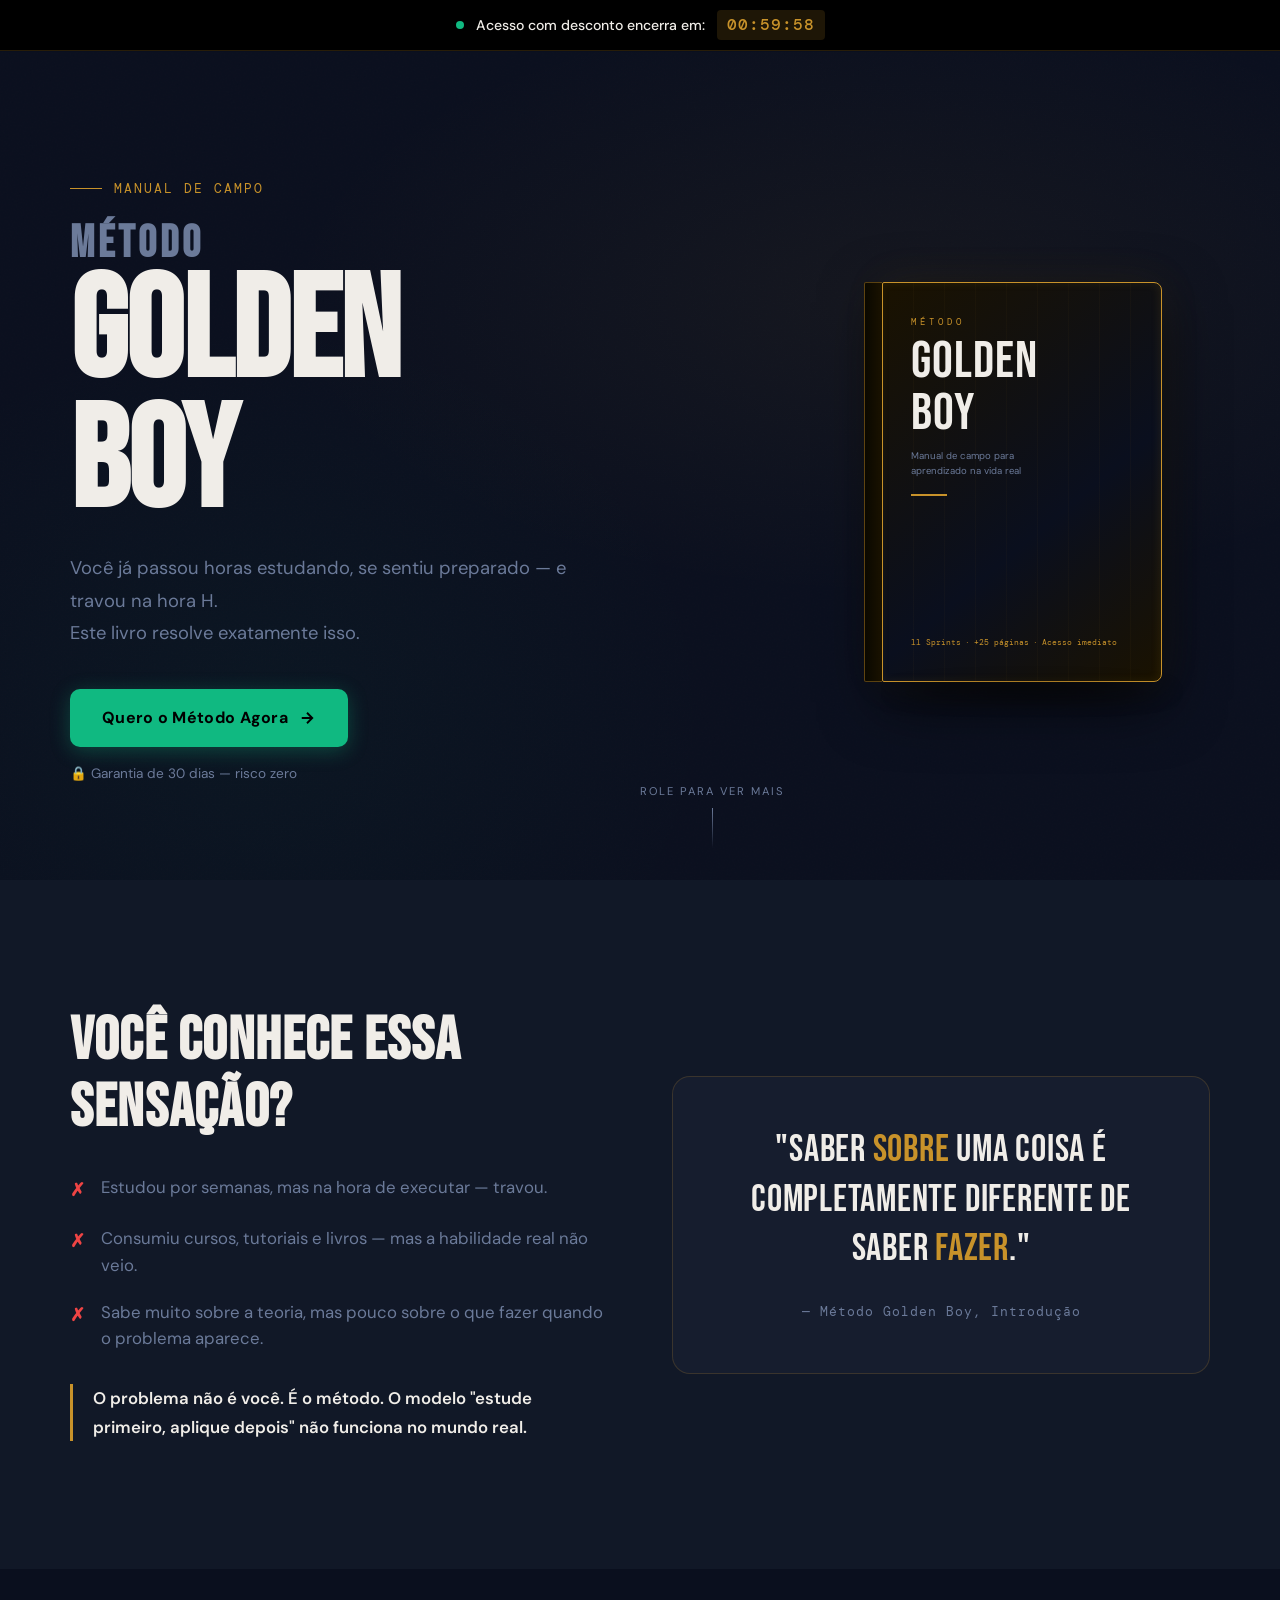
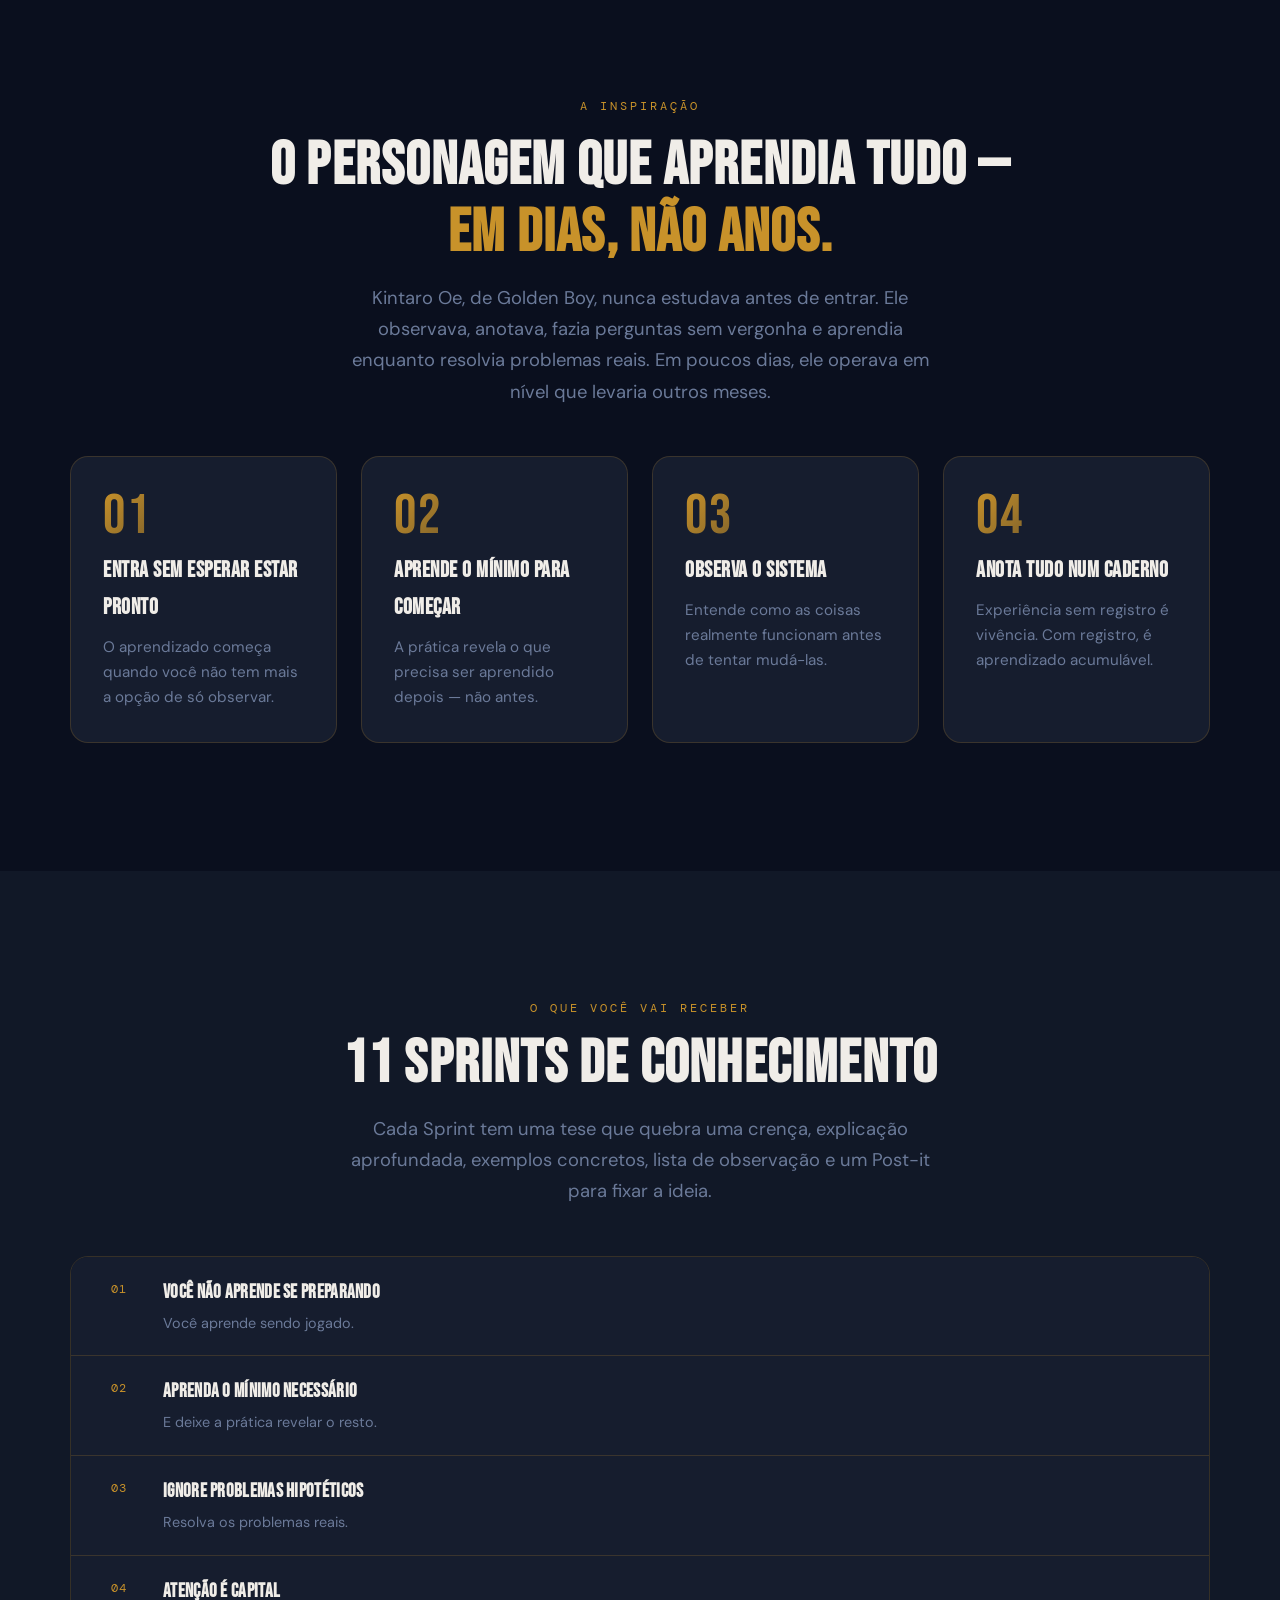
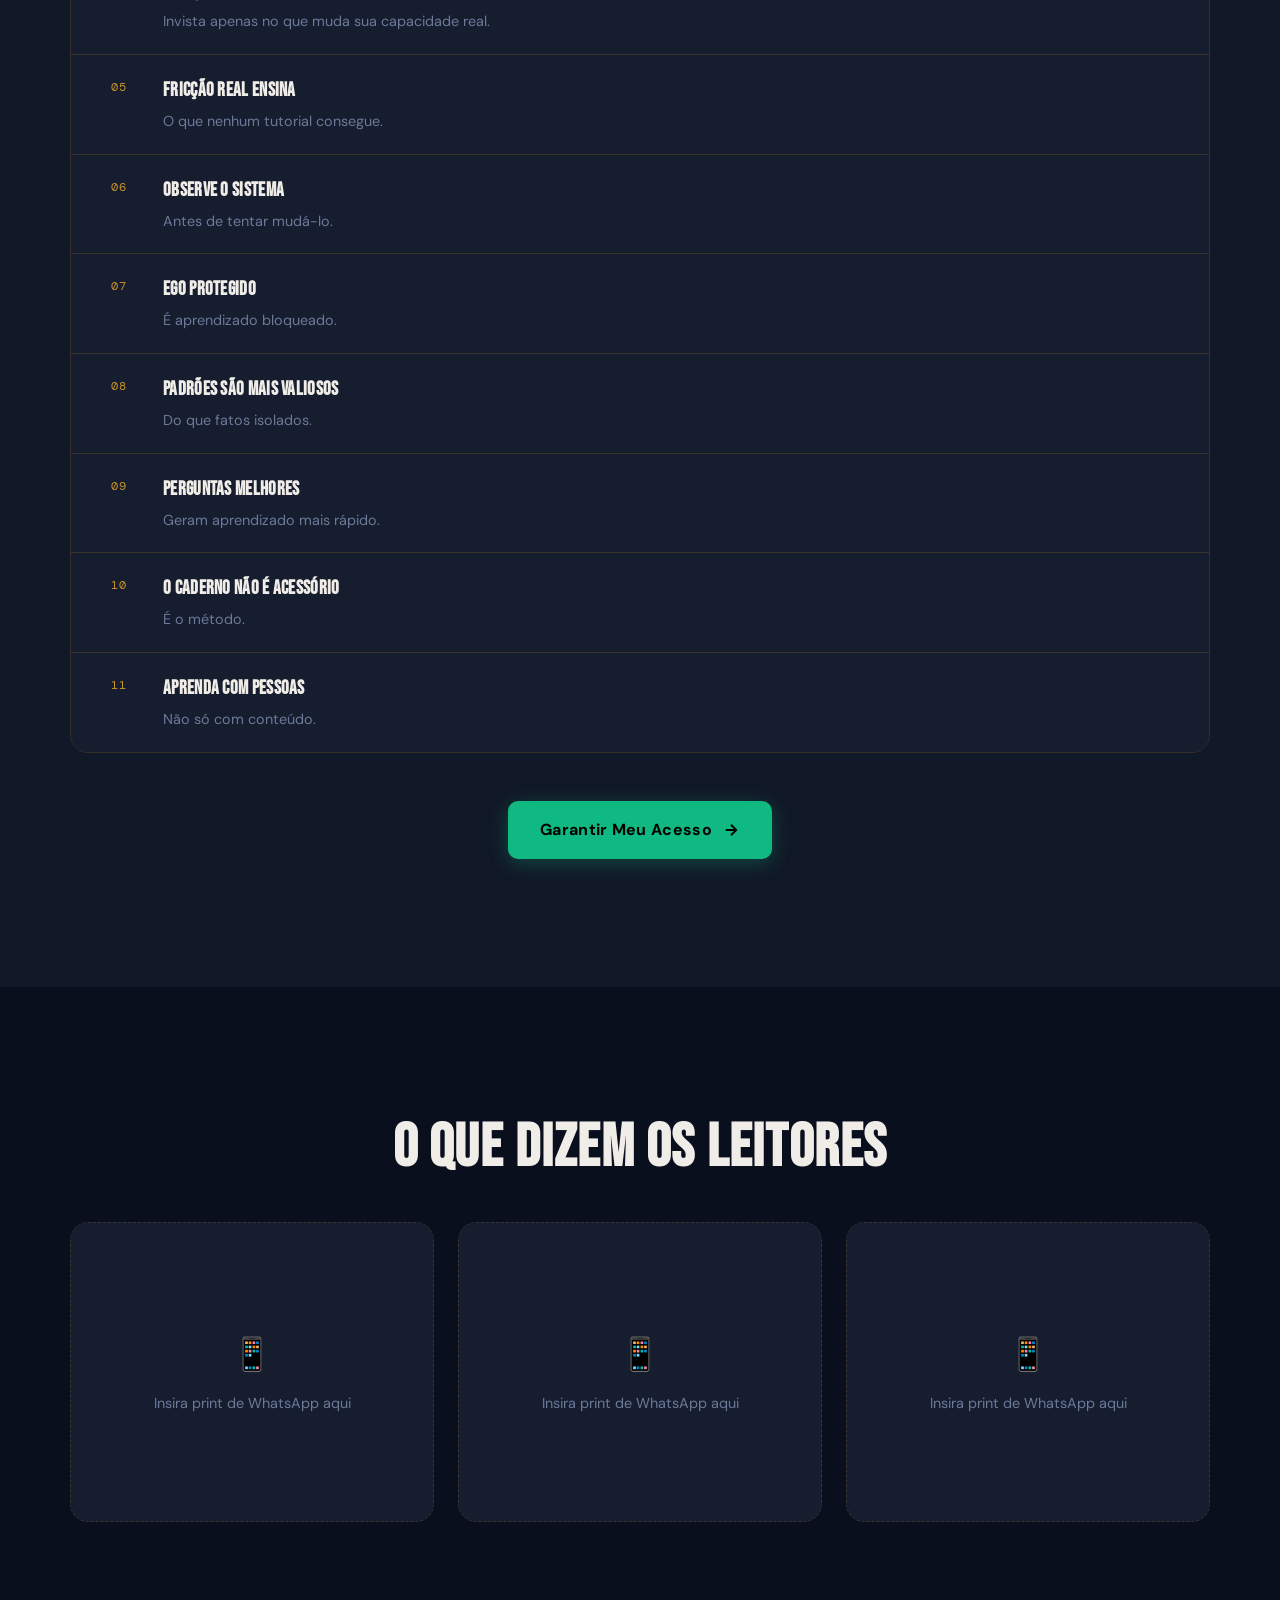
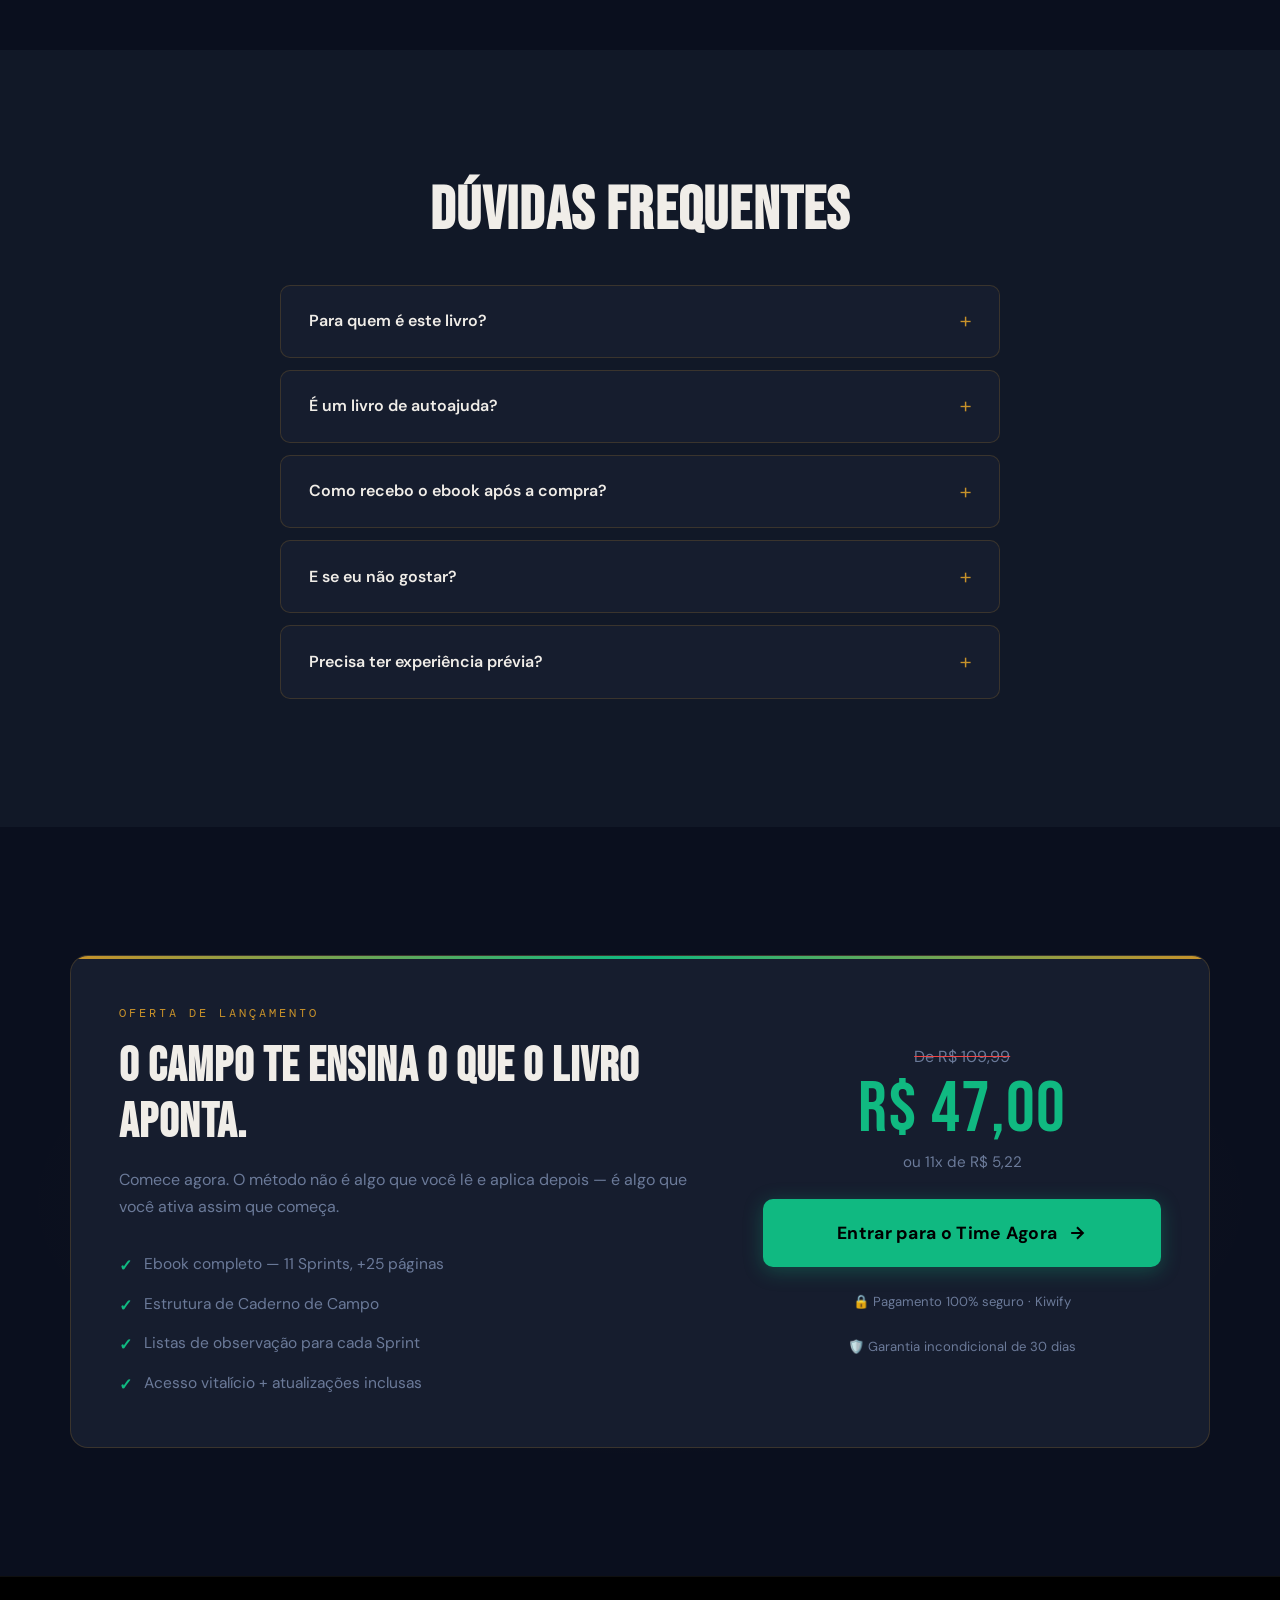
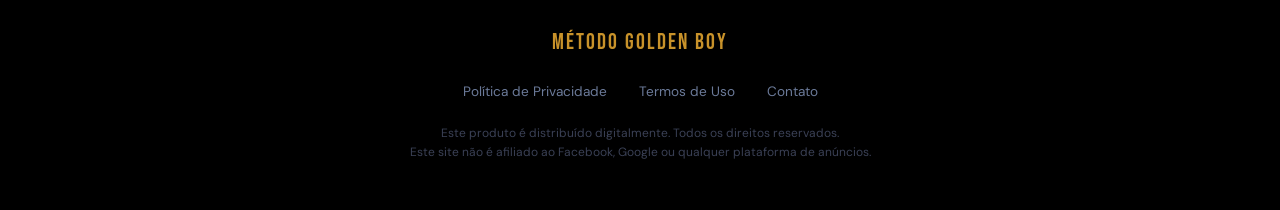
==== commit 443d13bf: "ajustandoparaprod" ====
--- a/ProjetoEbook/GoldenBoy/index.html
+++ b/ProjetoEbook/GoldenBoy/index.html
@@ -251,7 +251,7 @@
                 </div>
 
                 <div class="sprints-cta" data-animate>
-                    <a href="LINK_CHECKOUT_AQUI" class="btn btn-primary" id="cta-middle">
+                    <a href="https://pay.kiwify.com.br/G1EXDdF" class="btn btn-primary" id="cta-middle">
                         <span>Garantir Meu Acesso</span>
                         <svg width="18" height="18" viewBox="0 0 24 24" fill="none" stroke="currentColor" stroke-width="2.5"><path d="M5 12h14M12 5l7 7-7 7"/></svg>
                     </a>
@@ -356,15 +356,15 @@
 
                     <div class="offer-right">
                         <div class="price-block">
-                            <span class="price-old">De R$ 197,00</span>
-                            <span class="price-new">R$ 97,00</span>
-                            <span class="price-installments">ou 12x de R$ 9,74</span>
-                        </div>
-                        <a href="LINK_CHECKOUT_AQUI" class="btn btn-primary btn-large" id="cta-final">
+                            <span class="price-old">De R$ 109,99</span>
+                            <span class="price-new">R$ 47,00</span>
+                            <span class="price-installments">ou 11x de R$ 5,22</span>
+                        </div>
+                        <a href="https://pay.kiwify.com.br/G1EXDdF" class="btn btn-primary btn-large" id="cta-final">
                             <span>Entrar para o Time Agora</span>
                             <svg width="20" height="20" viewBox="0 0 24 24" fill="none" stroke="currentColor" stroke-width="2.5"><path d="M5 12h14M12 5l7 7-7 7"/></svg>
                         </a>
-                        <p class="secure-badge">🔒 Pagamento 100% seguro · Hotmart/Kiwify</p>
+                        <p class="secure-badge">🔒 Pagamento 100% seguro · Kiwify</p>
                         <p class="guarantee-badge">🛡️ Garantia incondicional de 30 dias</p>
                     </div>
                 </div>
@@ -380,7 +380,7 @@
             <nav class="footer-links" aria-label="Links legais">
                 <a href="politica-privacidade.html">Política de Privacidade</a>
                 <a href="termos-de-uso.html">Termos de Uso</a>
-                <a href="mailto:contato@seudominio.com">Contato</a>
+                <a href="mailto:contato@aprendera.com.br">Contato</a>
             </nav>
             <p class="footer-legal">
                 Este produto é distribuído digitalmente. Todos os direitos reservados.<br>
--- a/ProjetoEbook/GoldenBoy/style.css
+++ b/ProjetoEbook/GoldenBoy/style.css
@@ -3,6 +3,50 @@
    Dark Premium · Bebas Neue + DM Sans
    ============================================= */
 
+/*
+   FONTES LOCAIS — siga os passos abaixo:
+   1. Acesse: https://gwfh.mranftl.com/fonts/bebas-neue?subsets=latin
+      Baixe "bebas-neue-v14-latin-regular.woff2" → renomeie para "bebas-neue.woff2"
+   2. Acesse: https://gwfh.mranftl.com/fonts/dm-sans?subsets=latin&variants=regular,700
+      Baixe ambos os arquivos → "dm-sans-400.woff2" e "dm-sans-700.woff2"
+   3. Acesse: https://gwfh.mranftl.com/fonts/dm-mono?subsets=latin&variants=regular
+      Baixe → "dm-mono-400.woff2"
+   4. Coloque todos os 4 arquivos na mesma pasta do style.css
+   5. Descomente o bloco @font-face abaixo e apague este comentário
+*/
+
+/*
+@font-face {
+    font-family: 'Bebas Neue';
+    src: url('bebas-neue.woff2') format('woff2');
+    font-weight: 400;
+    font-style: normal;
+    font-display: swap;
+}
+@font-face {
+    font-family: 'DM Sans';
+    src: url('dm-sans-400.woff2') format('woff2');
+    font-weight: 400;
+    font-style: normal;
+    font-display: swap;
+}
+@font-face {
+    font-family: 'DM Sans';
+    src: url('dm-sans-700.woff2') format('woff2');
+    font-weight: 700;
+    font-style: normal;
+    font-display: swap;
+}
+@font-face {
+    font-family: 'DM Mono';
+    src: url('dm-mono-400.woff2') format('woff2');
+    font-weight: 400;
+    font-style: normal;
+    font-display: swap;
+}
+*/
+
+/* Enquanto não tiver os arquivos locais, mantém o Google Fonts: */
 @import url('https://fonts.googleapis.com/css2?family=Bebas+Neue&family=DM+Sans:ital,wght@0,300;0,400;0,500;0,700;1,300&family=DM+Mono:wght@400;500&display=swap');
 
 :root {
@@ -291,8 +335,9 @@
 }
 
 .book-cover {
+    /* Dimensões fixas — não dependem da fonte para não vazar */
     width: 240px;
-    min-height: 340px;
+    height: 340px;
     background: linear-gradient(140deg, #1A1200 0%, #0A0F1E 60%, #1A1200 100%);
     border-radius: 2px 8px 8px 2px;
     border: 1px solid var(--gold);
@@ -300,8 +345,9 @@
         inset -2px 0 8px rgba(200,146,42,0.1),
         0 20px 60px rgba(0,0,0,0.7),
         0 0 40px rgba(200,146,42,0.1);
-    overflow: hidden;
+    overflow: hidden; /* garante que nada vaza, independente da fonte */
     position: relative;
+    flex-shrink: 0;
 }
 
 .book-cover::before {
@@ -317,56 +363,72 @@
             rgba(200,146,42,0.03) 30px,
             rgba(200,146,42,0.03) 31px
         );
+    pointer-events: none;
 }
 
 .book-cover-inner {
-    padding: 2.5rem 2rem;
-    height: 100%;
+    padding: 2rem 1.75rem;
+    width: 100%;
+    height: 100%; /* altura fixa do pai, não cresce além */
     display: flex;
     flex-direction: column;
-    gap: 0.5rem;
+    gap: 0.4rem;
     position: relative;
     z-index: 1;
+    overflow: hidden; /* segunda camada de proteção */
 }
 
 .book-label {
-    font-family: var(--font-mono);
-    font-size: 0.6rem;
+    font-family: var(--font-mono), monospace;
+    font-size: 0.55rem;
     letter-spacing: 4px;
     color: var(--gold);
     text-transform: uppercase;
+    flex-shrink: 0;
+    white-space: nowrap;
+    overflow: hidden;
 }
 
 .book-title-big {
-    font-family: var(--font-display);
-    font-size: 3.2rem;
-    line-height: 0.9;
+    font-family: var(--font-display), Impact, 'Arial Black', sans-serif;
+    /* Tamanho em px fixo para não depender de métricas externas */
+    font-size: 42px;
+    line-height: 1;
     color: var(--white);
     letter-spacing: 1px;
+    flex-shrink: 0;
+    /* Garante que não vaza horizontalmente */
+    overflow: hidden;
+    word-break: break-word;
+    hyphens: none;
 }
 
 .book-subtitle {
-    font-size: 0.65rem;
+    font-size: 0.6rem;
     color: var(--muted);
     line-height: 1.5;
-    margin-top: 0.25rem;
+    margin-top: 0.2rem;
+    flex-shrink: 0;
+    overflow: hidden;
 }
 
 .book-deco-line {
-    width: 40px;
+    width: 36px;
     height: 2px;
     background: var(--gold);
-    margin: 1rem 0;
+    margin: 0.6rem 0;
+    flex-shrink: 0;
 }
 
 .book-sprints-preview {
     display: flex;
-    gap: 6px;
-    font-family: var(--font-mono);
-    font-size: 0.55rem;
+    gap: 4px;
+    font-family: var(--font-mono), monospace;
+    font-size: 0.5rem;
     color: var(--gold);
     flex-wrap: wrap;
     margin-top: auto;
+    overflow: hidden;
 }
 
 .book-spine {
@@ -1008,9 +1070,9 @@
 
     /* Mockup do livro — menor e sem animação pesada */
     .book-mockup { width: 180px; }
-    .book-cover  { width: 180px; min-height: 260px; }
-    .book-cover-inner { padding: 1.75rem 1.5rem; }
-    .book-title-big { font-size: 2.4rem; }
+    .book-cover  { width: 180px; height: 260px; }
+    .book-cover-inner { padding: 1.5rem 1.25rem; }
+    .book-title-big { font-size: 32px; }
     .book-subtitle  { font-size: 0.58rem; }
     .book-sprints-preview { font-size: 0.5rem; }
     .book-spine { width: 14px; left: -14px; }
@@ -1086,8 +1148,8 @@
     .offer-box { grid-template-columns: 1.2fr 0.8fr; }
 
     .book-mockup { width: 280px; }
-    .book-cover { width: 280px; min-height: 400px; }
-    .book-title-big { font-size: 3.8rem; }
+    .book-cover { width: 280px; height: 400px; }
+    .book-title-big { font-size: 52px; }
 }
 
 @media (min-width: 1024px) {
